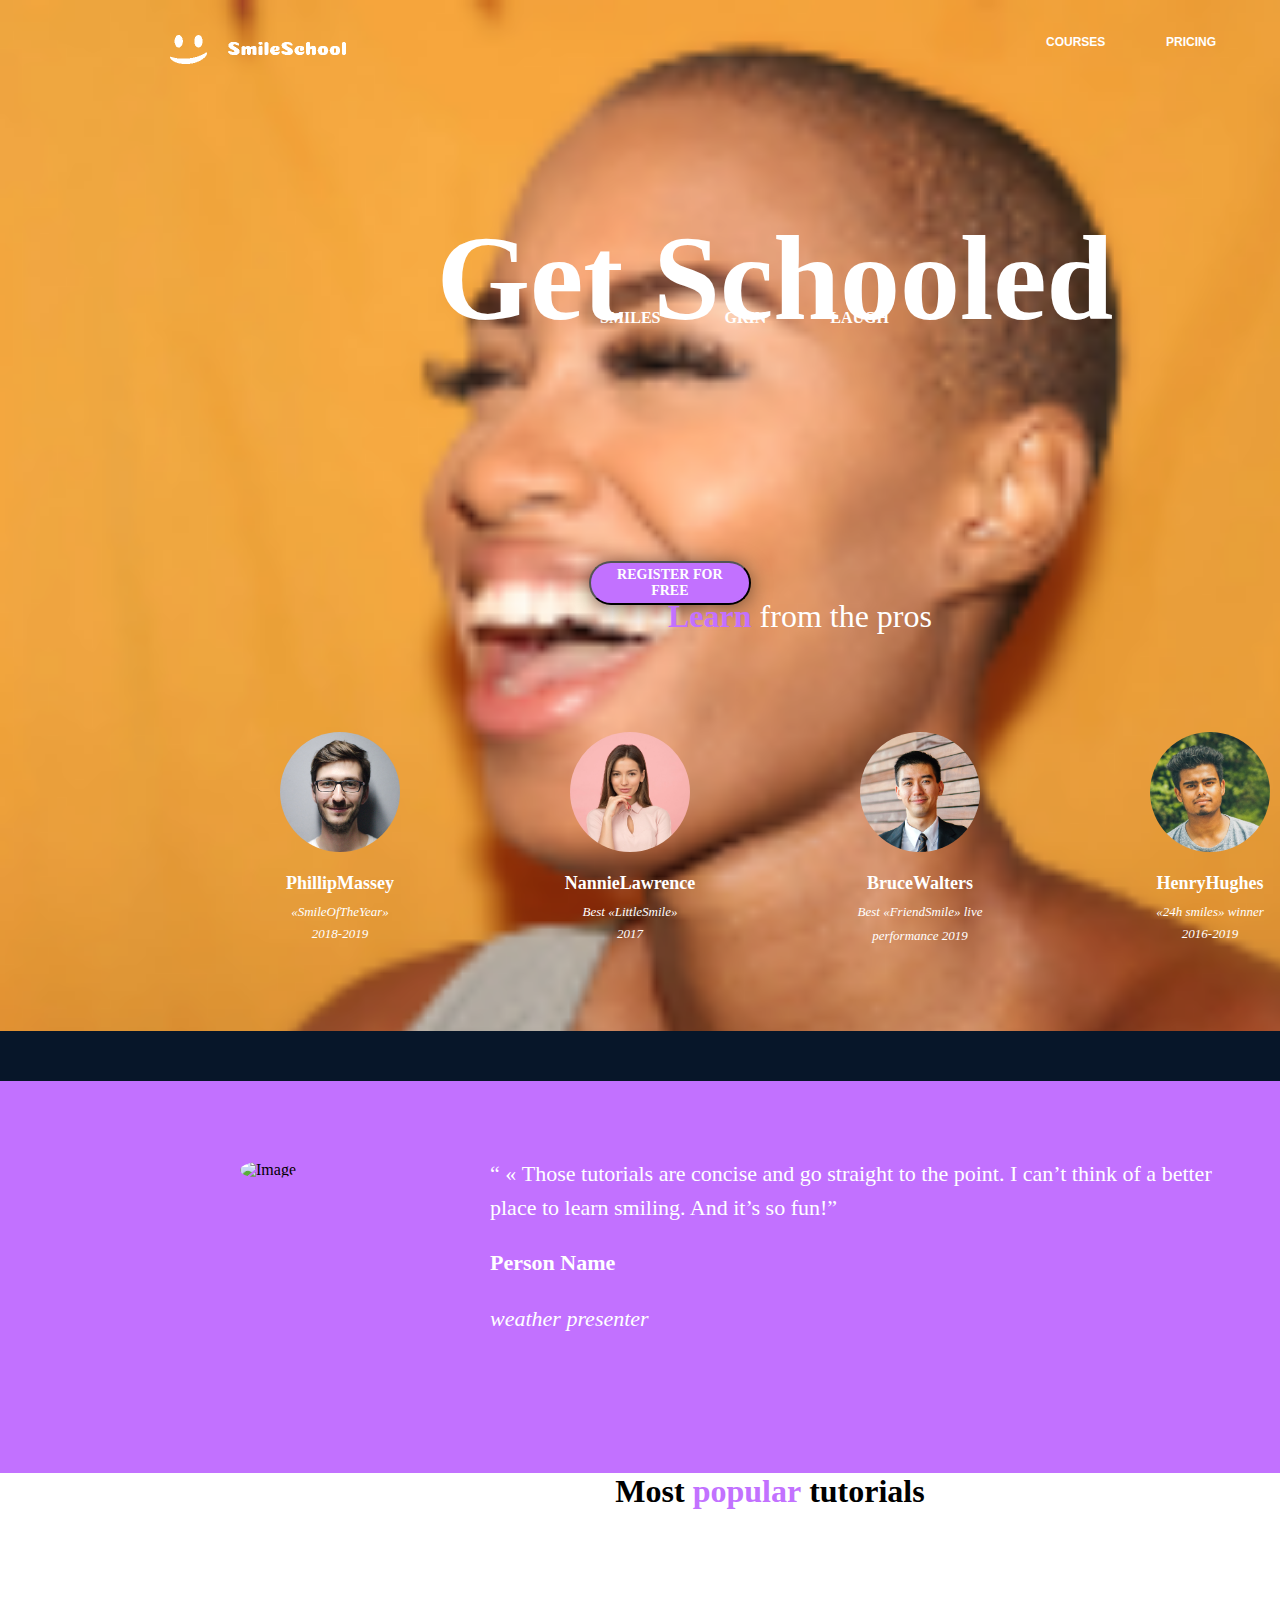
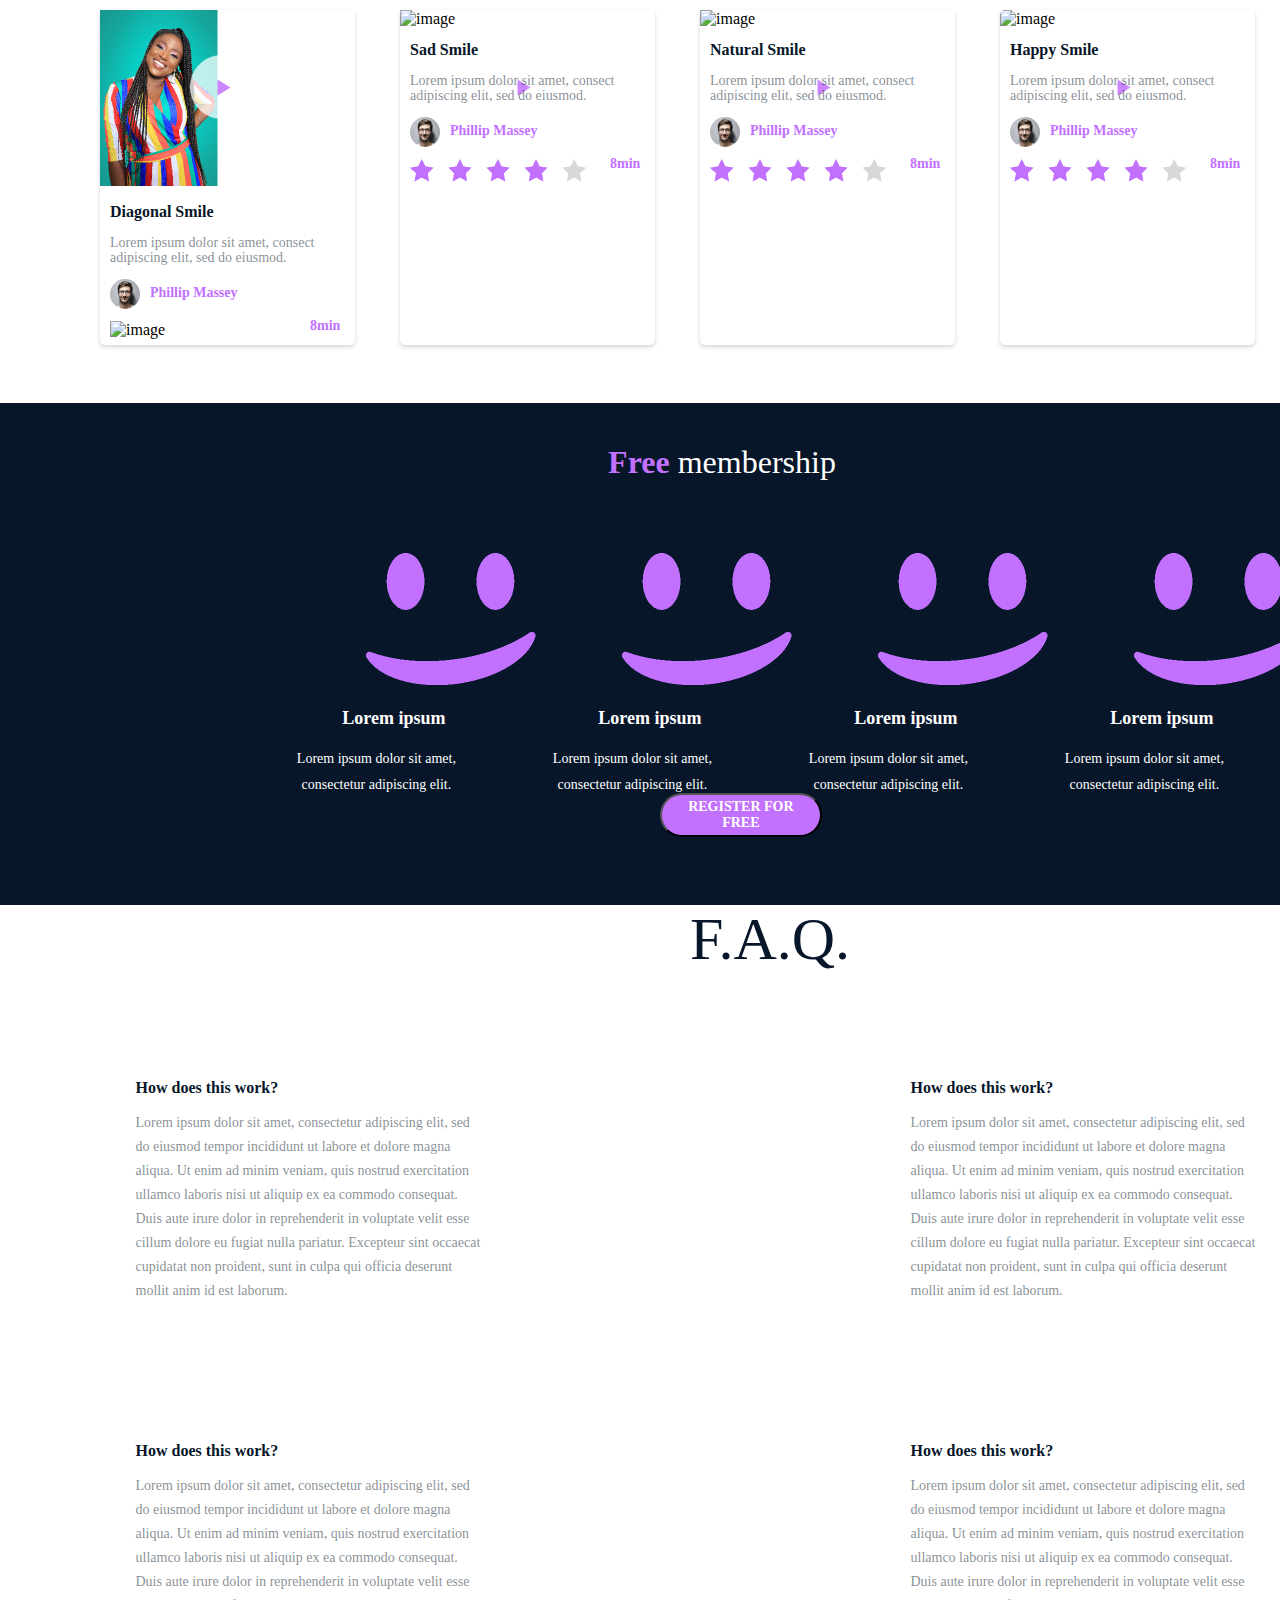
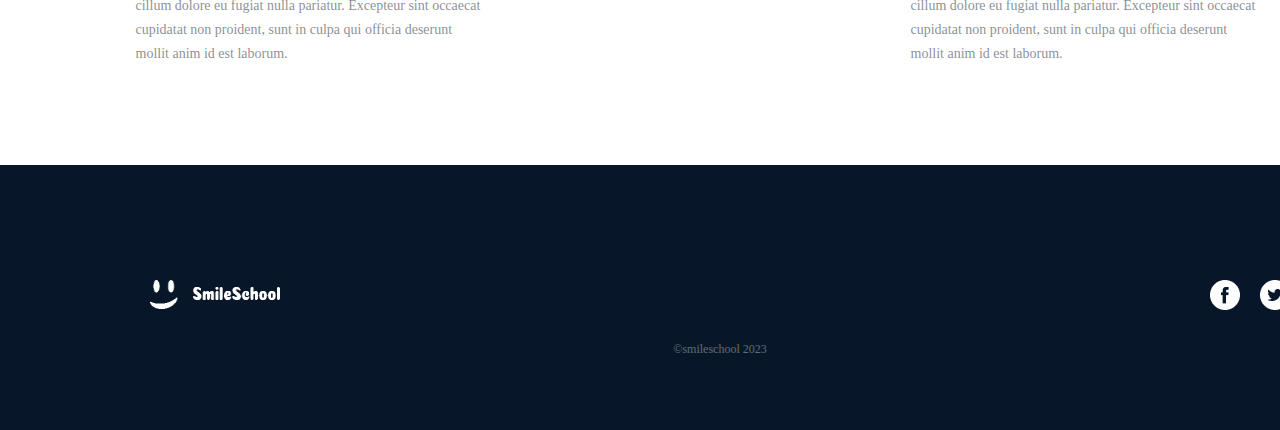
==== css_advanced/index.html @ baf8e931 "added star rating images" ====
<!DOCTYPE html>
<html lang="en">
<head>
    <meta charset="UTF-8">
    <meta name="viewport" content="width=device-width, initial-scale=1.0">
    <!-- Import styles.css file -->
    <link rel="stylesheet" type="text/css" href="styles.css">

    <title>School Page</title>
</head>
<body>
    <!-- section for background image -->
    <section class="background-section">
        <header class="header">
            <div class="menu-top">
              <div class="logo">
                <a  href="#"><img src="images/logo.png" alt="Smile School"></a>
              </div>
            </div>
            <div class="menu-top-right">
              <a href=""><div class="courses">COURSES</div></a>
              <a href=""><div class="pricing">PRICING</div></a>
              <a href=""><div class="login">LOGIN</div></a>
            </div>
          </header>
    <!--Section for the banner-->
    <section>
      <div>
        <h1 class="titles">Get Schooled</h1> 
            <p class="t1">SMILES</p>
            <p class="t1">GRIN</p>
            <p class="t1">LAUGH</p>
            <button class="button">REGISTER FOR FREE</button>
      </div>
            <div class="flex-container">
                <h2 class="head2"><span>Learn</span> from the pros</h2>
            </div>
            <div class="person-box">
                <div class="person">
                    <img src="images/photo1.png" alt="image">
                    <h3 class="name">PhillipMassey</h3>
                    <p class="bestsmile">«SmileOfTheYear»</p>
                    <p class="bestsmile">2018-2019</p>
                </div>
                <div class="person">
                    <img src="images/photo2.png" alt="image">
                    <h3 class="name">NannieLawrence</h3>
                    <p class="bestsmile">Best «LittleSmile»</p>
                    <p class="bestsmile">2017</p>
                </div>
                <div class="person">
                    <img src="images/photo3.png" alt="image">
                    <h3 class="name"> BruceWalters</h3>
                    <p class="bestsmile">
                        Best «FriendSmile» live performance 2019</p>
                </div>
                <div class="person">
                    <img src="images/photo4.png" alt="image">
                    <h3 class="name">HenryHughes</h3>
                    <p class="bestsmile">«24h smiles» winner</p>
                    <p class="bestsmile">2016-2019</p>
                </div>
            </div>
    </section>
    <!--End section for the banner-->  
    </section>

    <!--Section for the quote -->
    <section class="quote">
        <div>
            <img class="image" src="images/photo5.png" alt="Image">
        </div>
        <div>
            <!-- Another block with a quote tag, author quote, and text -->
            <blockquote class="text">
                <q class="quoText"> « Those tutorials are concise and go straight to the point. I can’t
                    think of a better place to learn smiling. And it’s so fun!</q>
                <p class="PersonName">Person Name</p>
                <p class="WeatherPresenter">weather presenter</p>
            </blockquote>
        </div>
    </section>
    
<!-- Video Items -->
<section class="video-block">
    
    <h1 class="titlep2">Most <span>popular</span> tutorials</h1>
    <div class="Part2Tutorials">
        <div class="back">
            <img src="images/preview1.png" alt="image">
            <img class="play" src="images/play.png" alt="image">
            <h2 class="DiagonalSmile">Diagonal Smile</h2>
            <p class="text3">Lorem ipsum dolor sit amet, consect adipiscing elit, sed do eiusmod.</p>
            <div>
                <img class="person1" src="images/photo1.png" alt="image">
                <h3 class="PhillipMassey">Phillip Massey</h3>
                <div>
                    <img class="rating" src="images/rating.png" alt="image">
                    <p class="Min">8min</p>
                </div>
            </div>
        </div>
        <div class="back2">
            <img src="images/preview2.png" alt="image">
            <img class="play" src="images/play.png" alt="image">
            <h2 class="DiagonalSmile">Sad Smile</h2>
            <p class="text3">Lorem ipsum dolor sit amet, consect adipiscing elit, sed do eiusmod.</p>
            <div>
                <img class="person1" src="images/photo1.png" alt="image">
                <h3 class="PhillipMassey">Phillip Massey</h3>
                <div>
                    <img class="rating" src="images/starrating.png" alt="image">
                    <p class="Min">8min</p>
                </div>
            </div>
        </div>

        <div class="back3">
            <img src="images/preview3.png" alt="image">
            <img class="play" src="images/play.png" alt="image">
            <h2 class="DiagonalSmile">Natural Smile</h2>
            <p class="text3">Lorem ipsum dolor sit amet, consect adipiscing elit, sed do eiusmod.</p>
            <div>
                <img class="person1" src="images/photo1.png" alt="image">
                <h3 class="PhillipMassey">Phillip Massey</h3>
                <div>
                    <img class="rating" src="images/starrating.png" alt="image">
                    <p class="Min">8min</p>
                </div>
            </div>
        </div>
        <div class="back4">
            <img src="images/preview4.png" alt="image">
            <img class="play" src="images/play.png" alt="image">
            <h2 class="DiagonalSmile">Happy Smile</h2>
            <p class="text3">Lorem ipsum dolor sit amet, consect adipiscing elit, sed do eiusmod. </p>
            <div>
                <img class="person1" src="images/photo1.png" alt="image">
                <h3 class="PhillipMassey">Phillip Massey</h3>
                <div>
                    <img class="rating" src="images/starrating.png" alt="image">
                    <p class="Min">8min</p>
                </div>
            </div>
        </div>
    </div>
</section>
     <!-- Video Items End -->

<!--  Membership Section -->
    

    <section class="Membership">
        <h1 class="member" style="left: 550px;"><span>Free</span> membership</h1>
                <div class="details">
                    <img class="smile" src="images/smile.png" alt="image">
                    <h2 class="head3">Lorem ipsum</h2>
                    <p class="text4">Lorem ipsum dolor sit amet, consectetur adipiscing elit.</p>
                </div>
                <div class="details">
                    <img class="smile" src="images/smile.png" alt="image">
                    <h2 class="head3">Lorem ipsum</h2>
                    <p class="text4">Lorem ipsum dolor sit amet, consectetur adipiscing elit.</p>
                </div>
                <div class="details">
                    <img class="smile" src="images/smile.png" alt="image">
                    <h2 class="head3">Lorem ipsum</h2>
                    <p class="text4">Lorem ipsum dolor sit amet, consectetur adipiscing elit.</p>
                </div>
                <div class="details">
                    <img class="smile" src="images/smile.png" alt="image">
                    <h2 class="head3">Lorem ipsum</h2>
                    <p class="text4">Lorem ipsum dolor sit amet, consectetur adipiscing elit.</p>
                </div>
                <button class="button2">REGISTER FOR FREE</button>
    </section>
   
<!-- End Membership Section  -->

<!--  FAQ Section  -->

<section class="FAQ1">
    <h1 class="Faq">F.A.Q.</h1>
            <div class="matrix">
                <div>
                    <h2 class="HowDoesThisWork">How does this work?</h2>
                    <p class="LoremIpsumDolorSi">Lorem ipsum dolor sit amet, consectetur adipiscing elit, sed do eiusmod tempor incididunt ut labore et dolore magna aliqua. Ut enim ad minim veniam, quis nostrud exercitation ullamco laboris nisi ut aliquip ex ea commodo consequat. Duis aute irure dolor in reprehenderit in voluptate velit esse cillum dolore eu fugiat nulla pariatur. Excepteur sint occaecat cupidatat non proident, sunt in culpa qui officia deserunt mollit anim id est laborum.</p>
                </div>
                <div>
                    <h2 class="HowDoesThisWork">How does this work?</h2>
                    <p class="LoremIpsumDolorSi">Lorem ipsum dolor sit amet, consectetur adipiscing elit, sed do eiusmod tempor incididunt ut labore et dolore magna aliqua. Ut enim ad minim veniam, quis nostrud exercitation ullamco laboris nisi ut aliquip ex ea commodo consequat. Duis aute irure dolor in reprehenderit in voluptate velit esse cillum dolore eu fugiat nulla pariatur. Excepteur sint occaecat cupidatat non proident, sunt in culpa qui officia deserunt mollit anim id est laborum.</p>
                </div>
                <div>
                    <h2 class="HowDoesThisWork">How does this work?</h2>
                    <p class="LoremIpsumDolorSi">Lorem ipsum dolor sit amet, consectetur adipiscing elit, sed do eiusmod tempor incididunt ut labore et dolore magna aliqua. Ut enim ad minim veniam, quis nostrud exercitation ullamco laboris nisi ut aliquip ex ea commodo consequat. Duis aute irure dolor in reprehenderit in voluptate velit esse cillum dolore eu fugiat nulla pariatur. Excepteur sint occaecat cupidatat non proident, sunt in culpa qui officia deserunt mollit anim id est laborum.</p>
                </div>
                <div>
                    <h2 class="HowDoesThisWork">How does this work?</h2>
                    <p class="LoremIpsumDolorSi">Lorem ipsum dolor sit amet, consectetur adipiscing elit, sed do eiusmod tempor incididunt ut labore et dolore magna aliqua. Ut enim ad minim veniam, quis nostrud exercitation ullamco laboris nisi ut aliquip ex ea commodo consequat. Duis aute irure dolor in reprehenderit in voluptate velit esse cillum dolore eu fugiat nulla pariatur. Excepteur sint occaecat cupidatat non proident, sunt in culpa qui officia deserunt mollit anim id est laborum.</p>
                </div>
            </div>
</section>
<!--  FAQ Section End -->
    </main>

<!--  FOOTER Section -->
<footer>
    <div class="footer">
        <img class="logos" src="images/logo.png" alt="image">
        <div class="share">
            <a href="logo">
                <img src="images/SocialMediaIcons.png" alt="facebook">
            </a>
        </div>
        <p class="smileschool">©smileschool 2023</p>
    </div>
</footer>
<!--  FOOTER Section End -->

</body>
</html>
---- css_advanced/styles.css ----
html, body {
    background-color: #071629;
    width: 1550px;
    height: 249px;
    margin: 0px;
    padding: 0;
}

.background-section {
    background-image: url('images/background.png');
    background-repeat: no-repeat;
    background-size: cover;
    background-blend-mode: normal, color;
    /* Dimensions and fill */
}

.header {
    display: flex;
    justify-content: space-between;
    align-items: center;
    padding: 35px 170px;
    box-sizing: border-box;
}

.menu-top {
    display: flex;
    justify-content: space-between;
    align-items: center;
    width: 234px;
}

.logo {
    /* Logo */
    width: 100px;
    height: 100px;
}

.menu-top-right {
    display: flex;
    justify-content: flex-end;
    align-items: center;
    margin-right: -6px;
}

.menu-top-right a {
    text-decoration: none;
}

.courses,
.pricing,
.login {
    /* Courses, Pricing, Login */
    font-family: 'Source Sans Pro', sans-serif;
    font-style: normal;
    font-weight: 700;
    font-size: 12px;
    line-height: 15px;
    color: #FFFFFF;
    text-decoration: none;
    margin-left: 20px; /* add margin-left to create space between menu items */
    width: 100px;
    height: 100px;
}


.titles {
    margin-top: 40px;
    text-align: center;
    color: white;
    font-size: 120px;
    font-family: 'Source Sans Pro';
    font-weight: 700;
    word-wrap: break-word;
    line-height: normal;
}

.t1{
    line-height: 20px;
    text-align: center;
    color: white;
    position: relative;
    display: inline;
    left: 570px;
    margin: 30px;
    top: -120px;
    font-weight: 700;
    
}

.button{
    width: 162px;
    height: 44px;
    flex-shrink: 0;
    border-radius: 22px;
    background: #C271FF;
    box-shadow: 0px 2px 20px 0px rgba(0, 0, 0, 0.50);
    /* Horizontal Positioning */
    position: absolute;
    left: 46%; /* Centers horizontally */
    transform: translateX(-50%); /* Corrects horizontal centering */
    /* Vertical Positioning */
    top: 55%; /* Centers vertically */
    transform: translateY(150%); /* Corrects vertical centering */
    color: white;
    font-size: 14px;
    font-family: 'Source Sans Pro';
    font-weight: 600;
    cursor: pointer;
}

.head2 span{
    color: #C271FF;
    font-size: 32px;
    font-family: 'Source Sans Pro';
    font-weight: 700;
}

.flex-container {
    display: flex;
    justify-content: center;
}

.head2 {
    color: white;
    font-size: 32px;
    font-family: 'Source Sans Pro';
    font-weight: 300;
    position: relative;
    justify-content: center;
    margin-top: 150px;
    margin-left: 50px;
}

.person-box {
    display: flex;
    justify-content: center;
}
  
.person {
   text-align: center;
    margin: 70px;
  }

/* Giving style to img */
.person img {
    display: block;
    max-width: 120px;
    margin: 0 auto;
    border-radius: 50%; /* Create a circular border */
}

.name {
    color: white;
    font-size: 18px;
    font-family: 'Source Sans Pro'; 
    font-weight: 900; 
    line-height: 27px;
    font-style: normal;
}

.bestsmile {
    width: 150px;
    text-align: center;
    color: white;
    font-size: 13px;
    font-family: 'Source Sans Pro';
    font-style: italic;
    font-weight: 400;
    line-height: 24px;
    word-wrap: break-word;
    margin-top: -15px;
}

/*  Quote Section */

.quote {
    position: relative;
    width: 1550px;
    height: 392px;
    left: -10px;
    background: #C271FF;
    margin-top: 50px;
}

.image {
    left: 250px; 
    top: 80px;
    position: absolute;
    border-radius: 50%; /* Create a circular border */
}


.text {
    width: 730px;
    height: 158px;
    margin-left: 500px;
    position: absolute;
    top: 60px;
}

.quoText {
    width: 730px;
    color: white;
    font-size: 22px;
    font-family: 'Source Sans Pro';
    font-weight: 400;
    line-height: 33.60px;
    word-wrap: break-word;
}

.PersonName {
    color: white;
    font-size: 22px;
    font-family: 'Source Sans Pro';
    font-weight: 700;
    line-height: 33.60px;
    word-wrap: break-word;
}

.WeatherPresenter {
    color: white;
    font-size: 22px;
    font-family: 'Source Sans Pro';
    font-style: italic;
    font-weight: 400;
    line-height: 33.60px;
    word-wrap: break-word"
}

/* Section Tutorials - Videos */

.video-block {
    width: 1540px;
    height: 600px;
    background: #FFF;
}


.Part2Tutorials {
    width: 1228px;
    height: 450px;
    position: relative;
    margin-top: 5px;
}

.titlep2 {
    text-align: center;
    margin-bottom: 100px;
    margin-top: 0px;
}

.titlep2  span{
    color: #C271FF;
    font-size: 32px;
    font-family: Source Sans Pro;
    font-weight: 700;
    word-wrap: break-word;
}

.back {
    width: 255px;
    height: 335px;
    top: 0px;
    left: 100px;
    position: absolute;
    background: white;
    box-shadow: 0px 2px 4px rgba(7, 22, 41, 0.18);
    border-radius: 5px;
}

.back2 {
    width: 255px;
    height: 335px;
    left: 400px;
    top: 0px;
    position: absolute;
    background: white;
    box-shadow: 0px 2px 4px rgba(7, 22, 41, 0.18);
    border-radius: 5px;
}

.back3 {
    width: 255px;
    height: 335px;
    left: 700px;
    top: 0px;
    position: absolute;
    background: white;
    box-shadow: 0px 2px 4px rgba(7, 22, 41, 0.18);
    border-radius: 5px;
}

.back4 {
    width: 255px;
    height: 335px;
    left: 1000px;
    overflow-x: hidden;
    top: 0px;
    position: absolute;
    background: white;
    box-shadow: 0px 2px 4px rgba(7, 22, 41, 0.18);
    border-radius: 5px;
}

.PhillipMassey {
    color: #C271FF;
    font-size: 14px;
    font-family: 'Source Sans Pro';
    font-weight: 600;
    line-height: 28px;
    word-wrap: break-word;
    margin-left: 50px;
}

.person1 {
    width: 30px;
    height: 30px;
    left: 10px;
    position: absolute;
    border-radius: 50%; /* Create a circular border */
}

.text3 {
    width: 242px;
    color: rgba(7, 22, 41, 0.50);
    font-size: 14px;
    font-family: 'Source Sans Pro'; 
    font-weight: 400;
    line-height: 15px;
    word-wrap: break-word;
    position: relative;
    left: 10px;
}

.DiagonalSmile {
    color: #071629;
    font-size: 16px;
    font-family: 'Source Sans Pro';
    font-weight: 700;
    position: relative;
    left: 10px;
    word-wrap: break-word;
}

.Min {
    position: relative;
    left: 210px;
    color: #C271FF;
    font-size: 14px;
    font-family: 'Source Sans Pro';
    font-weight: 600;
    line-height: 10px;
    word-wrap: break-word;
}

.rating {
    left: 10px;
    position: absolute;
}

.play {
    width: 64px;
    height: 64px;
    left: 90px;
    top: 45px;
    position: absolute;
    opacity: 0.86;
}

/* Section Membership */

.Membership {
    width: 1550px;
    height: 502px;
    background: #071629;
    display: flex;
    justify-content: center;
    position: relative;
    left: -10px;
    margin-top: -70px;
}

.member {
    text-align: center;
    color: white;
    font-size: 32px;
    font-family: 'Source Sans Pro';
    font-weight: 300;
    word-wrap: break-word;
    position: relative;
    bottom: -20px;
}   

.member span {
    color: #C271FF;
    font-size: 32px;
    font-family: 'Source Sans Pro';
    font-weight: 700;
    word-wrap: break-word;
}

.details {
    position: relative;
    top: 150px;
    right: 20px;
}

.text4 {
    width: 221px;
    text-align: center; 
    color: white; 
    font-size: 14px; 
    font-family: 'Source Sans Pro'; 
    font-weight: 400; 
    line-height: 26px; 
    word-wrap: break-word;
}

.head3 {
    width: 256px; 
    text-align: center; 
    color: white; 
    font-size: 18px; 
    font-family: 'Source Sans Pro'; 
    font-weight: 600; 
    line-height: 26px;
     word-wrap: break-word;
}

.smile {
    position: relative;
    left: 100px;
}

.button2 {
    width: 162px;
    height: 44px; 
    left: 0px; 
    top: 0px; 
    position: absolute; 
    background: #C271FF; 
    border-radius: 22px;
    position: relative;
    top: 390px;
    left: -650px;
    color: white;
    font-size: 14px;
    font-family: 'Source Sans Pro';
    font-weight: 600;
    cursor: pointer;
}

/* FAQ Section */ 


.FAQ1 {
    width: 1540px;
    height: 900px;
    background: #FFF;
    margin-top: -55px;
    padding-top: 15px;
    margin-bottom: 5px;
}

.Faq {
    text-align: center;
    color: #071629;
    font-size: 60px;
    font-family: 'Source Sans Pro';
    font-weight: 300;
    word-wrap: break-word;

}

.matrix {
    display: flex;
    flex-wrap: wrap;
    justify-content: space-around;;
    align-items: center;
    gap: 10px; /* Adjust the gap as needed */
    text-align: center;
}

.matrix > div {
    flex: 0 1 calc(40% - 20px); /* 2 columns with a gap of 20px */
    max-width: calc(40% - 20px);
    border: 1px solid #FFFFFF; /* Add borders if desired, change color */
    padding: 50px; /* Add padding as desired */
    box-sizing: border-box;
}

.HowDoesThisWork {
    color: #071629;
    font-size: 16px;
    font-family: 'Source Sans Pro';
    font-weight: 700;
    word-wrap: break-word;
    text-align: left;    
}

.LoremIpsumDolorSi {
    width: 350px;
    color: rgba(7, 22, 41, 0.50);
    font-size: 14px; 
    font-family: 'Source Sans Pro';
    font-weight: 400;
    line-height: 24px;
    text-align: left;
}

/* Footer Section */

.footer {
    width: 1440px;
    margin-top: 60px;
    height: 200px; 
    flex-shrink: 0;
    position: absolute; 
    background: #071629;
}

.logos {
    color: #FFFFFF;
    width: 130px;
    height: 30px;
    position: absolute;
    top: 50px; /* Adjust this value to move it up or down vertically */
    left: 150px; /* Adjust this value to move it to the left or right */
}

.share {
    display: flex;
    width: 30px;
    height: 30px;
    position: absolute;
    top: 50px; /* Adjust this value to move it up or down vertically */
    right: 200px; /* Adjust this value to move it to the left or right */
}


.smileschool {
    opacity: 0.35;
    color: white;
    font-size: 12px;
    font-family: 'Source Sans Pro';
    font-weight: 400;
    word-wrap: break-word;
    text-align: center;
    position: relative;
    top: 100px;
}
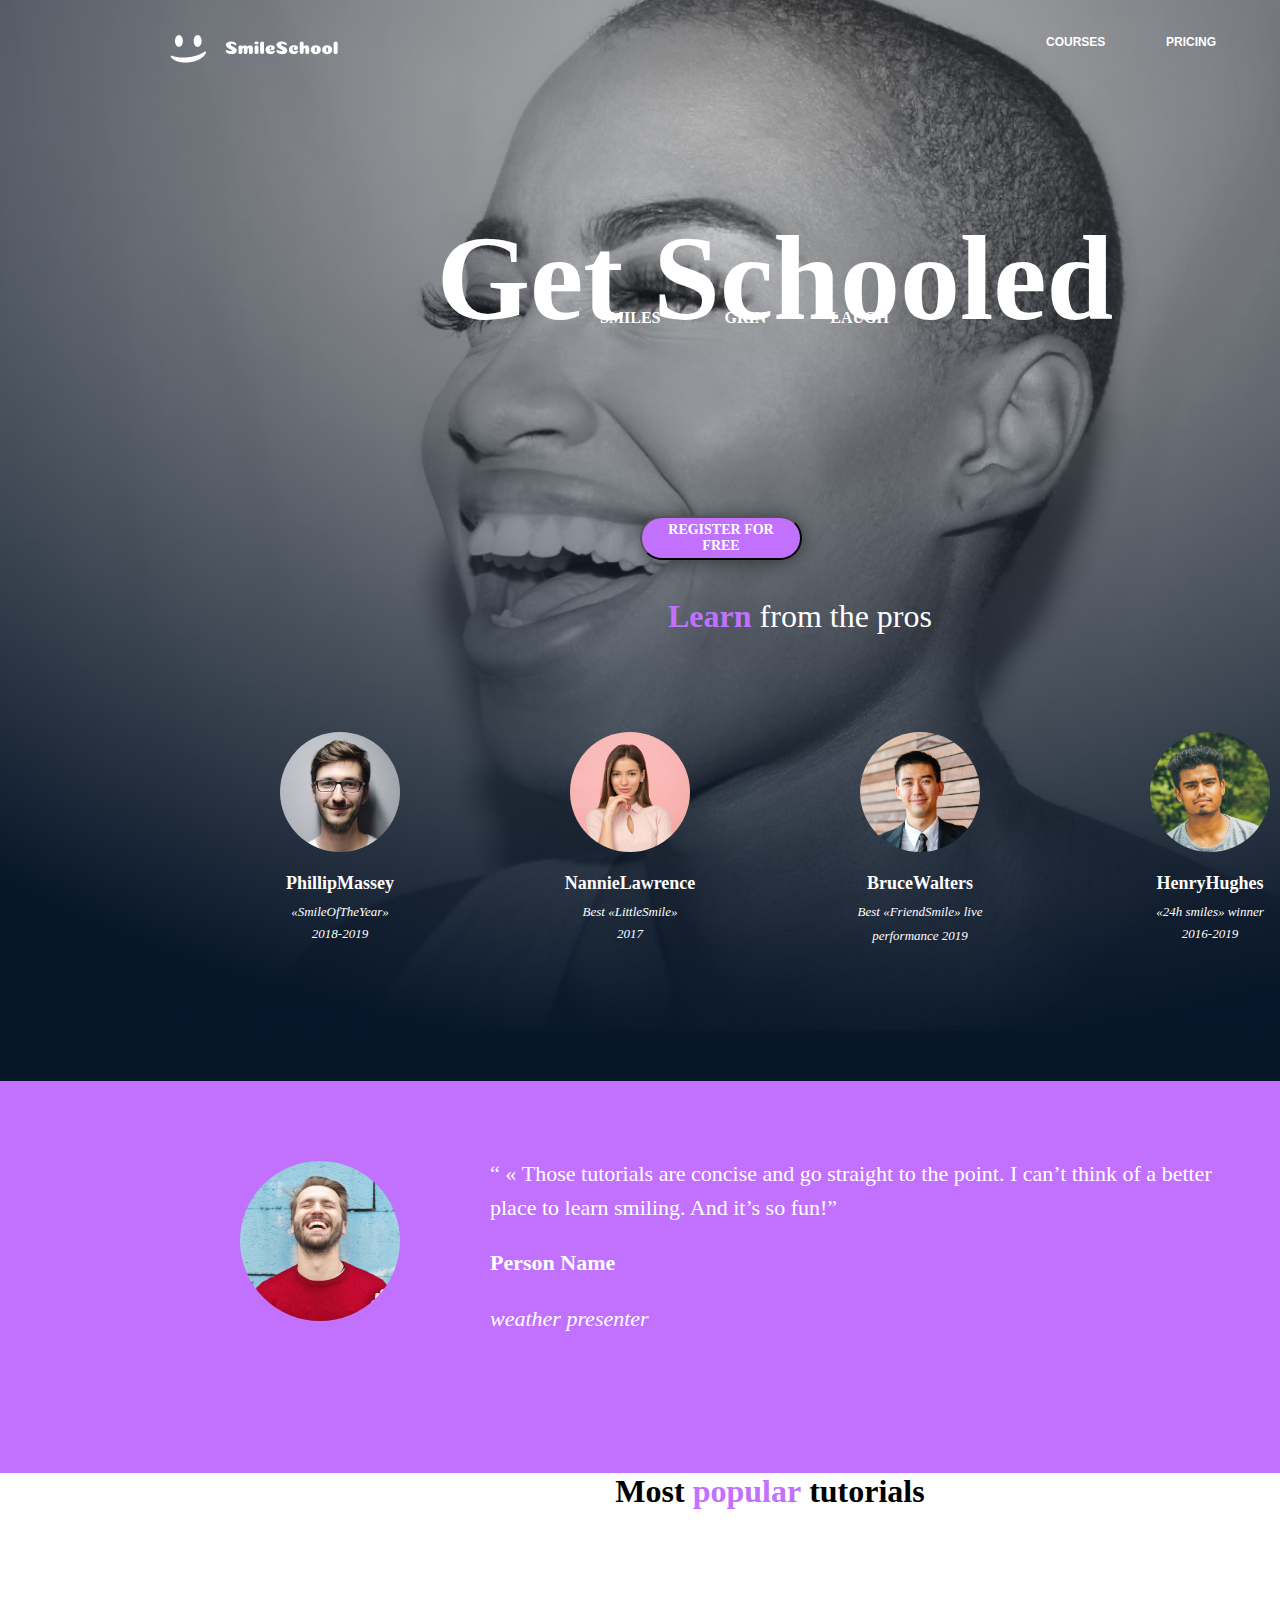
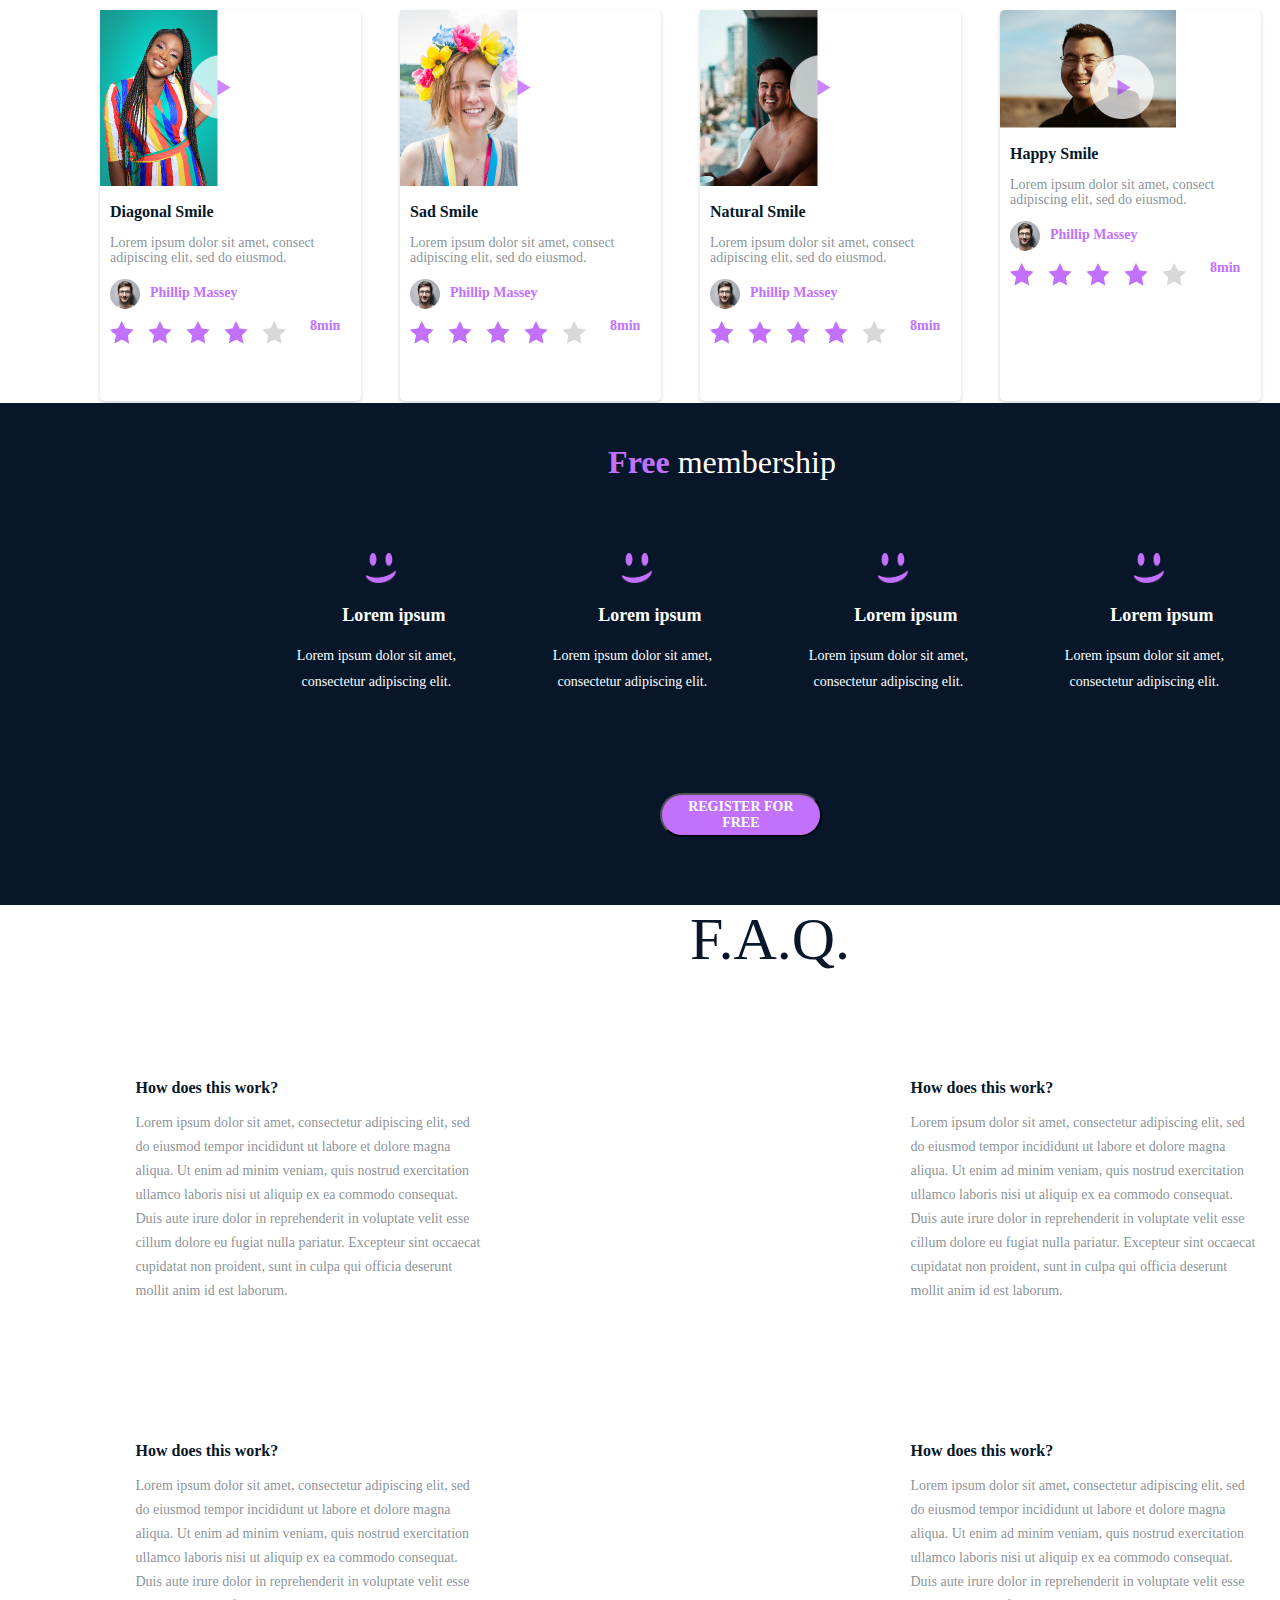
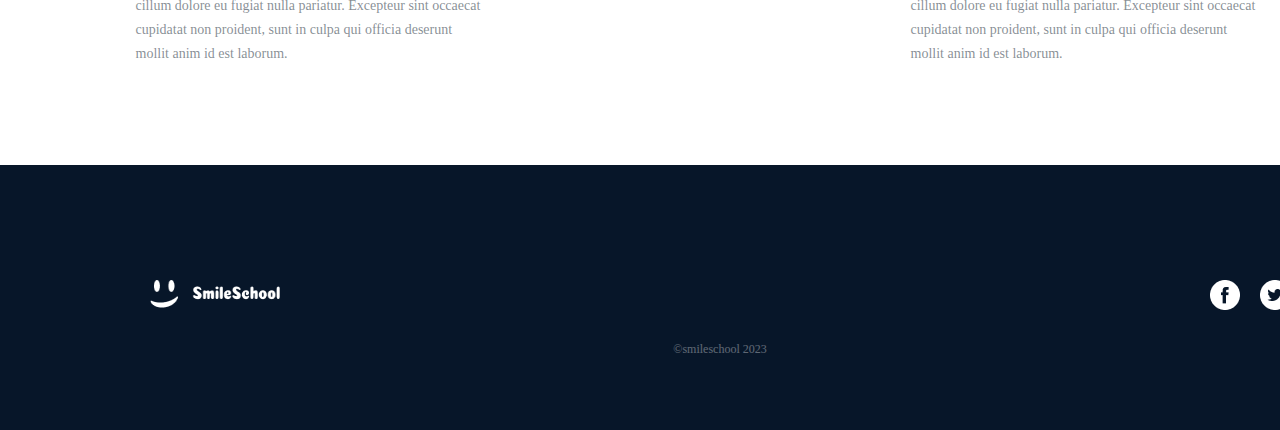
==== commit d72f45b7: "added image" ====
--- a/css_advanced/index.html
+++ b/css_advanced/index.html
@@ -95,7 +95,7 @@
                 <img class="person1" src="images/photo1.png" alt="image">
                 <h3 class="PhillipMassey">Phillip Massey</h3>
                 <div>
-                    <img class="rating" src="images/rating.png" alt="image">
+                    <img class="rating" src="images/starrating.png" alt="image">
                     <p class="Min">8min</p>
                 </div>
             </div>
--- a/css_advanced/styles.css
+++ b/css_advanced/styles.css
@@ -91,16 +91,15 @@
 .button{
     width: 162px;
     height: 44px;
-    flex-shrink: 0;
     border-radius: 22px;
     background: #C271FF;
     box-shadow: 0px 2px 20px 0px rgba(0, 0, 0, 0.50);
     /* Horizontal Positioning */
     position: absolute;
-    left: 46%; /* Centers horizontally */
+    left: 50%; /* Centers horizontally */
     transform: translateX(-50%); /* Corrects horizontal centering */
     /* Vertical Positioning */
-    top: 55%; /* Centers vertically */
+    top: 50%; /* Centers vertically */
     transform: translateY(150%); /* Corrects vertical centering */
     color: white;
     font-size: 14px;
@@ -259,8 +258,8 @@
 }
 
 .back {
-    width: 255px;
-    height: 335px;
+    width: 261px;
+    height: 391px;
     top: 0px;
     left: 100px;
     position: absolute;
@@ -270,8 +269,8 @@
 }
 
 .back2 {
-    width: 255px;
-    height: 335px;
+    width: 261px;
+    height: 391px;
     left: 400px;
     top: 0px;
     position: absolute;
@@ -281,8 +280,8 @@
 }
 
 .back3 {
-    width: 255px;
-    height: 335px;
+    width: 261px;
+    height: 391px;
     left: 700px;
     top: 0px;
     position: absolute;
@@ -292,8 +291,8 @@
 }
 
 .back4 {
-    width: 255px;
-    height: 335px;
+    width: 261px;
+    height: 391px;
     left: 1000px;
     overflow-x: hidden;
     top: 0px;
@@ -431,6 +430,8 @@
 .smile {
     position: relative;
     left: 100px;
+    width: 30px;
+    height: 30px;
 }
 
 .button2 {
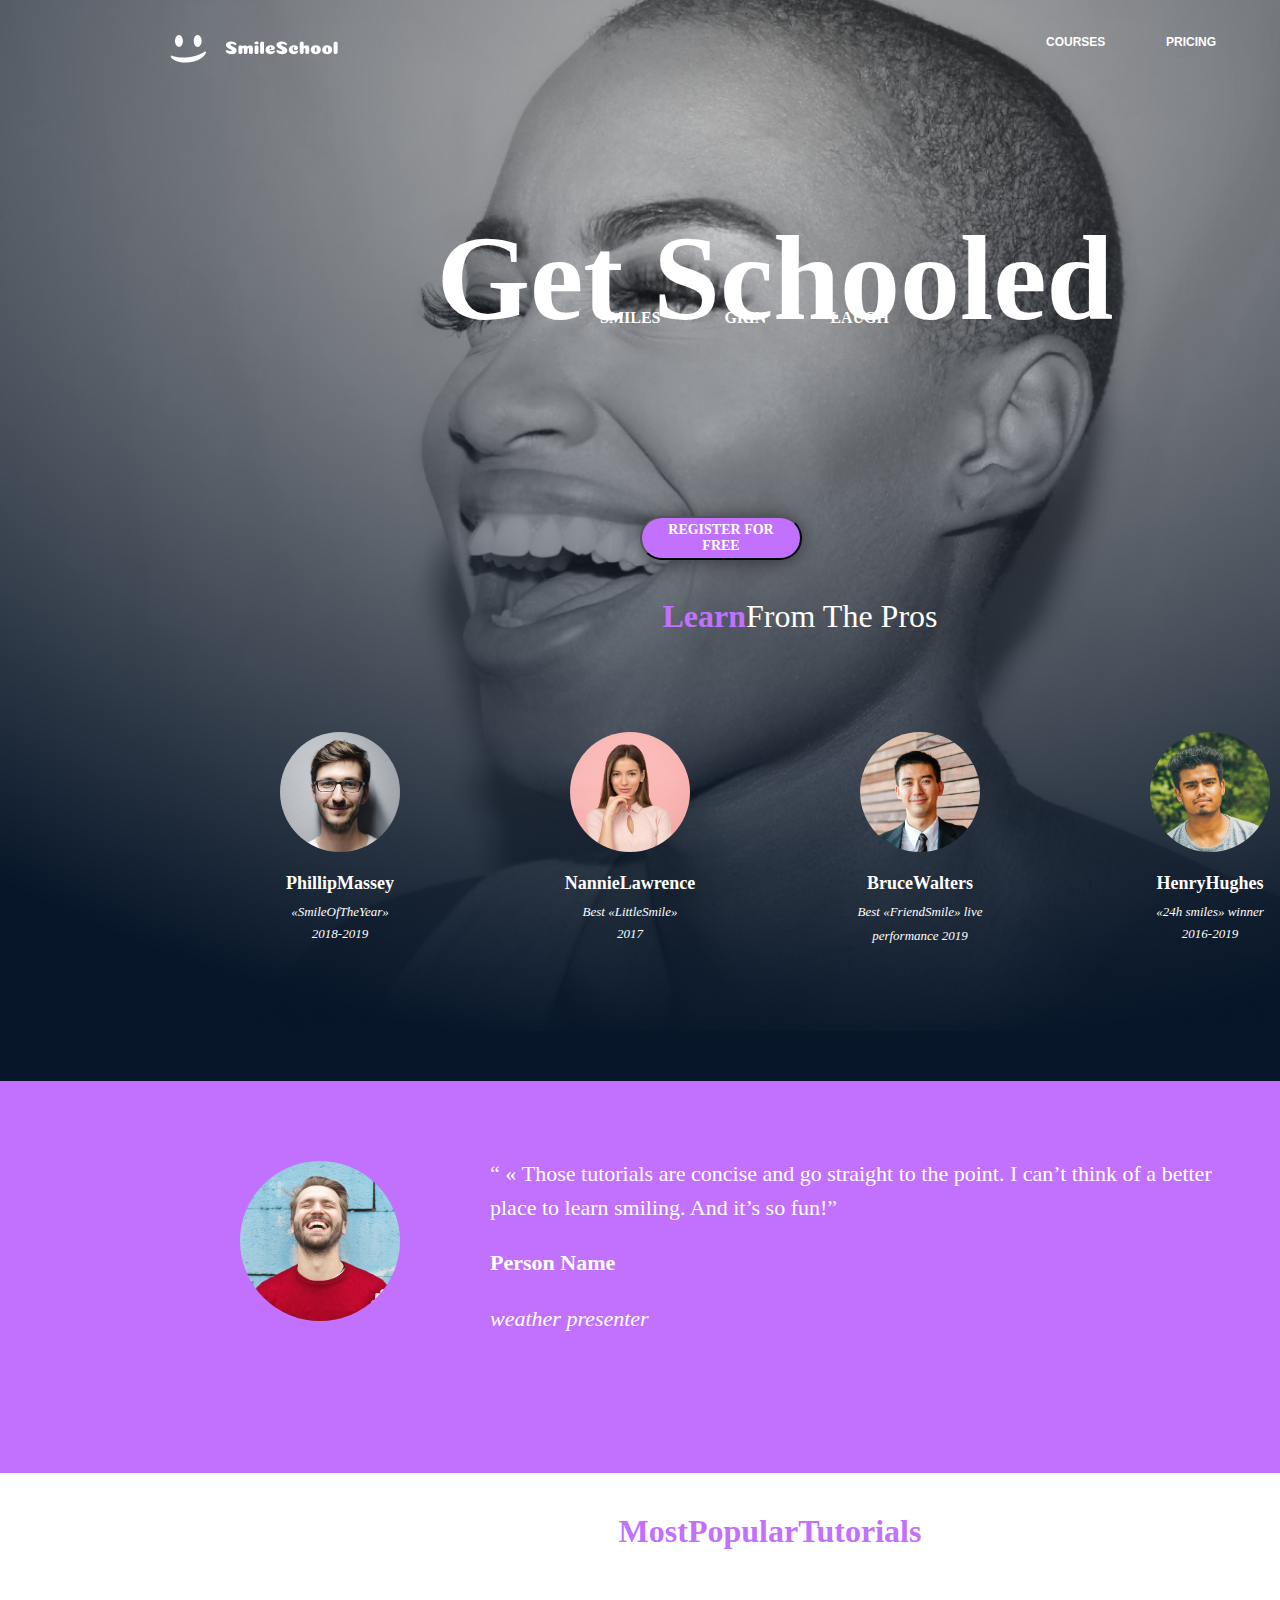
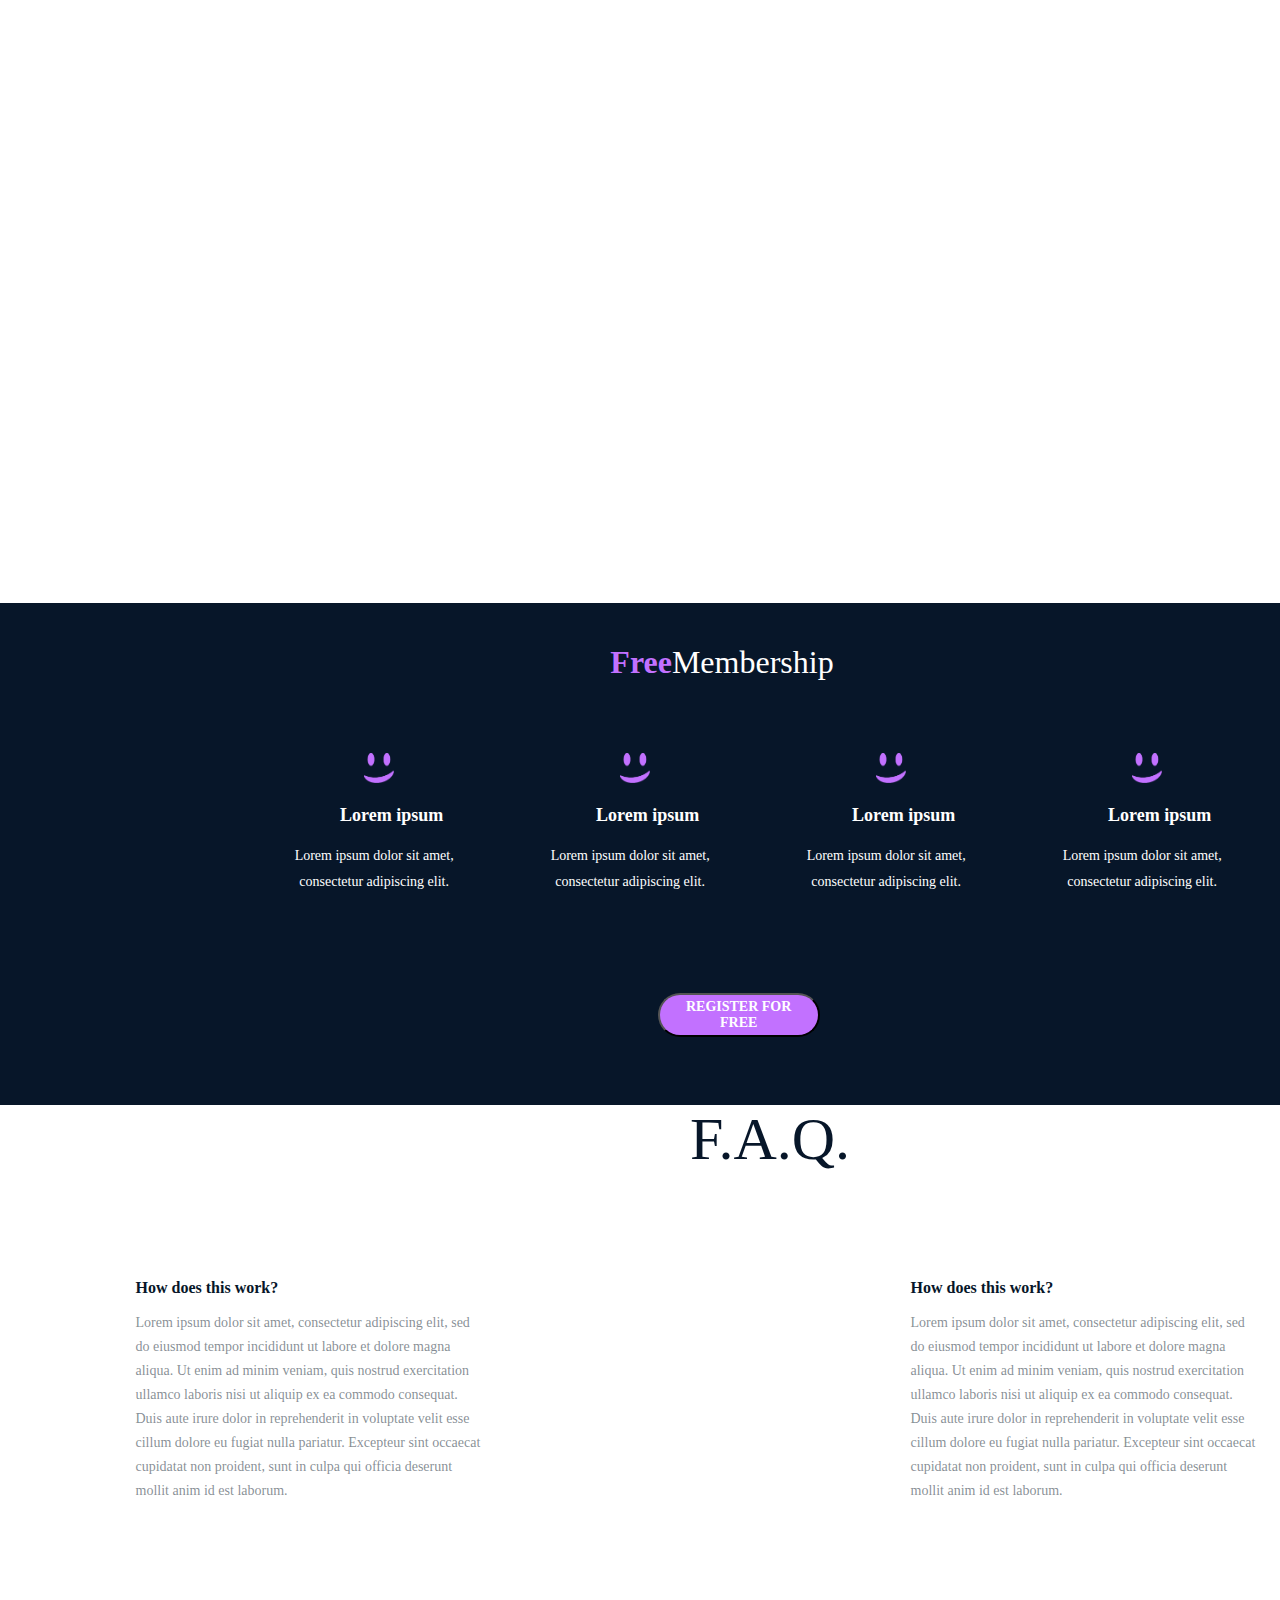
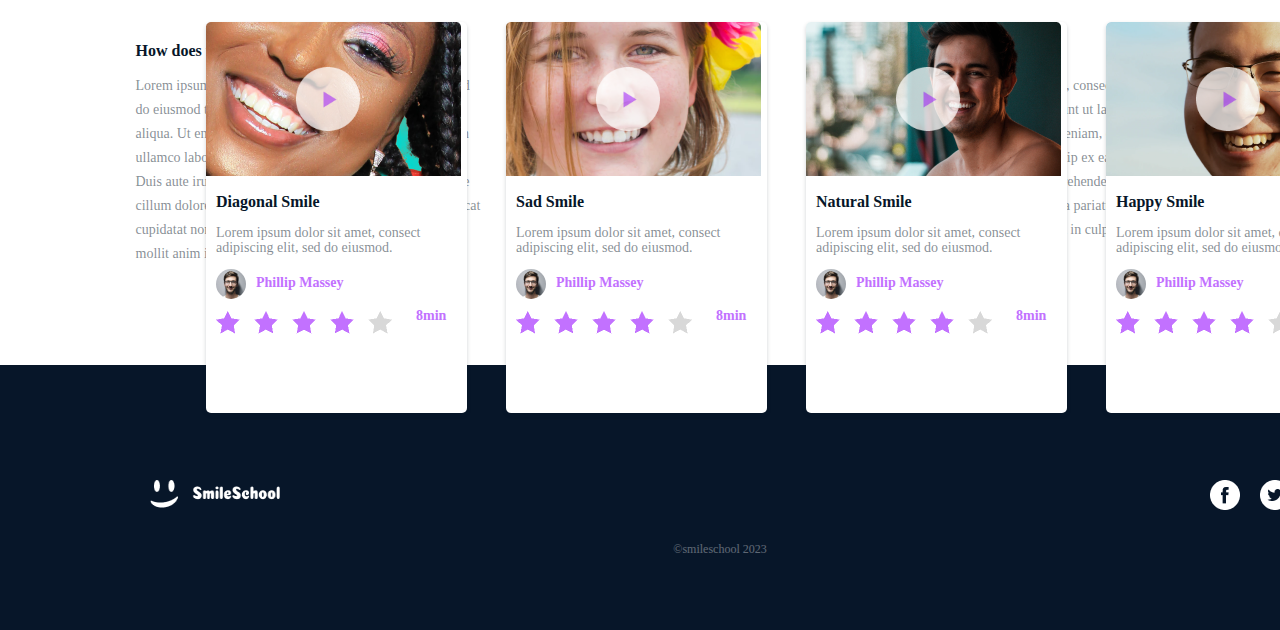
==== commit b4b70197: "fixed some grammer mistakes" ====
--- a/css_advanced/index.html
+++ b/css_advanced/index.html
@@ -33,7 +33,7 @@
             <button class="button">REGISTER FOR FREE</button>
       </div>
             <div class="flex-container">
-                <h2 class="head2"><span>Learn</span> from the pros</h2>
+                <h2 class="head2"><span>Learn</span>From The Pros</h2>
             </div>
             <div class="person-box">
                 <div class="person">
@@ -84,7 +84,7 @@
 <!-- Video Items -->
 <section class="video-block">
     
-    <h1 class="titlep2">Most <span>popular</span> tutorials</h1>
+    <h1 class="titlep2">Most<span>Popular</span>Tutorials</h1>
     <div class="Part2Tutorials">
         <div class="back">
             <img src="images/preview1.png" alt="image">
@@ -151,7 +151,7 @@
     
 
     <section class="Membership">
-        <h1 class="member" style="left: 550px;"><span>Free</span> membership</h1>
+        <h1 class="member" style="left: 550px;"><span>Free</span>Membership</h1>
                 <div class="details">
                     <img class="smile" src="images/smile.png" alt="image">
                     <h2 class="head3">Lorem ipsum</h2>
--- a/css_advanced/styles.css
+++ b/css_advanced/styles.css
@@ -231,7 +231,7 @@
 
 .video-block {
     width: 1540px;
-    height: 600px;
+    height: 800px;
     background: #FFF;
 }
 
@@ -239,6 +239,8 @@
 .Part2Tutorials {
     width: 1228px;
     height: 450px;
+    top: 1572px;
+    left: 106px;
     position: relative;
     margin-top: 5px;
 }
@@ -249,12 +251,13 @@
     margin-top: 0px;
 }
 
-.titlep2  span{
+.titlep2 {
     color: #C271FF;
     font-size: 32px;
     font-family: Source Sans Pro;
     font-weight: 700;
     word-wrap: break-word;
+    padding-top: 40px;
 }
 
 .back {
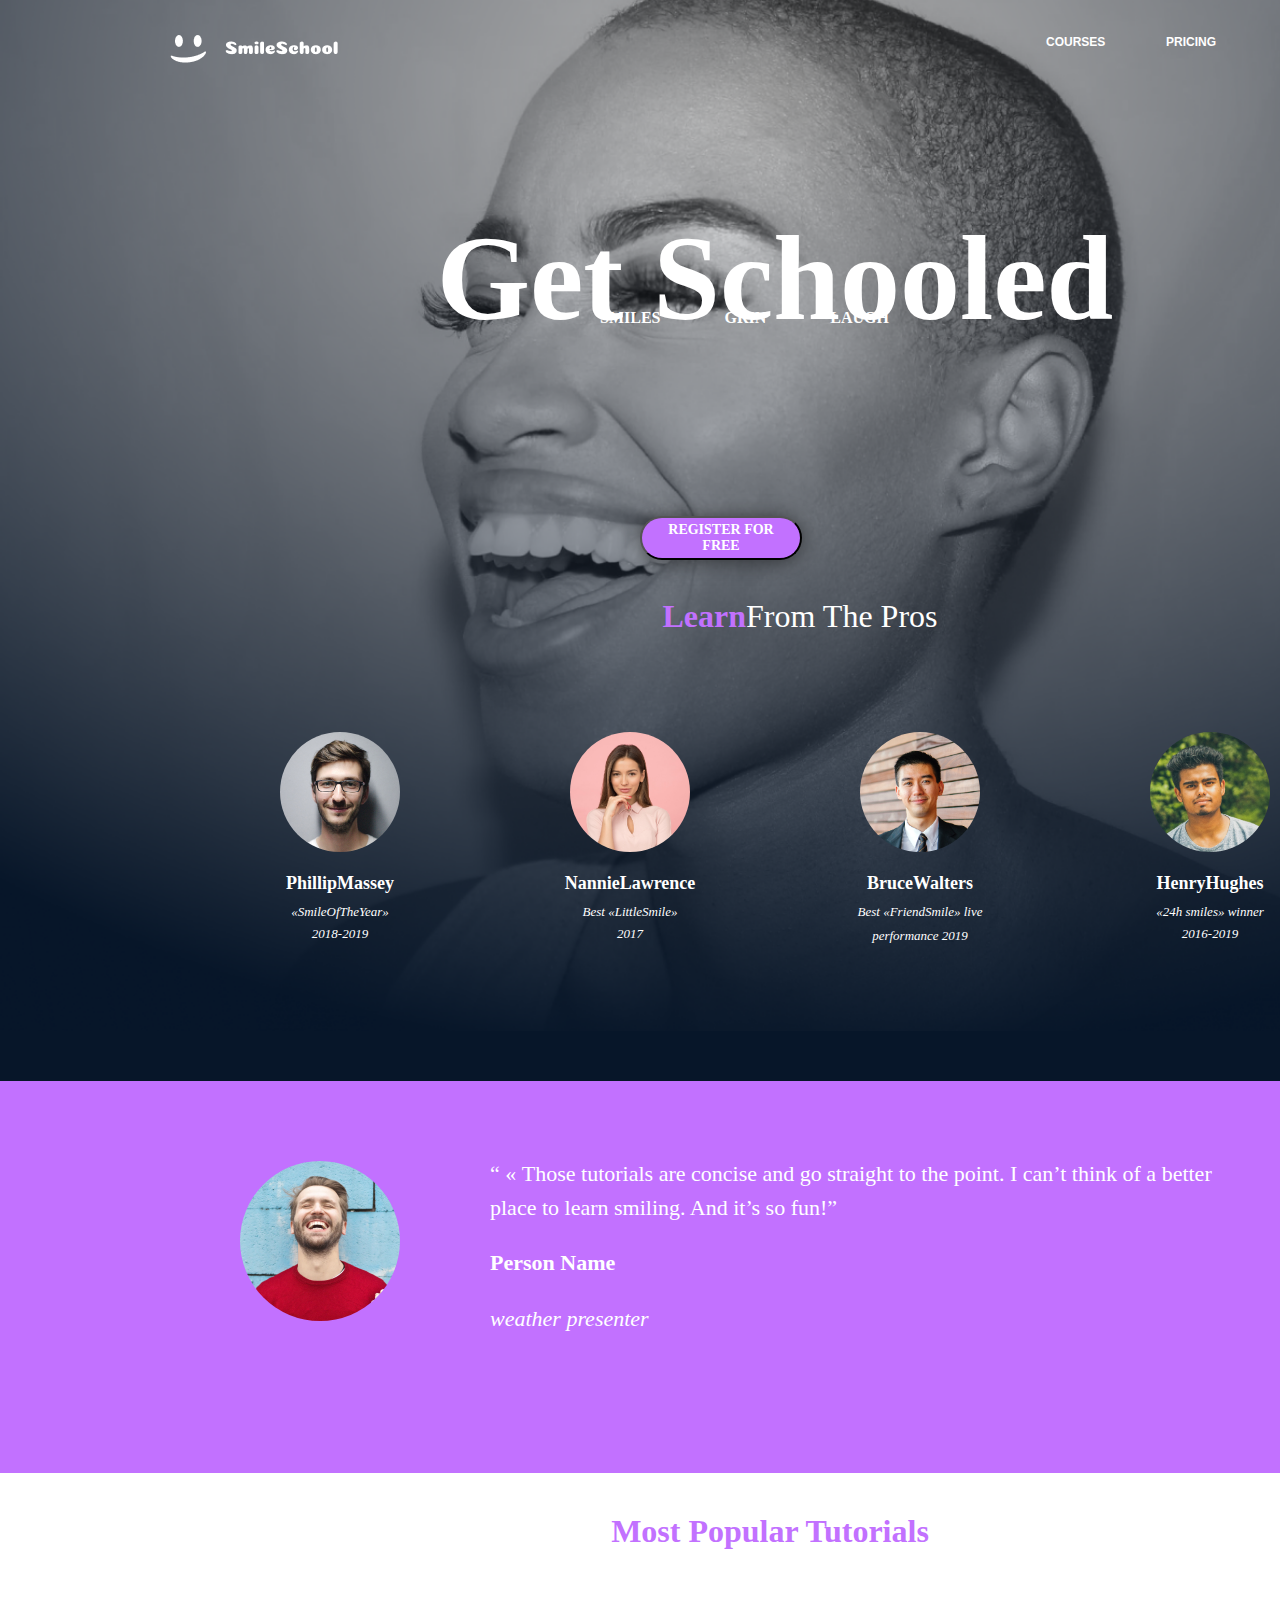
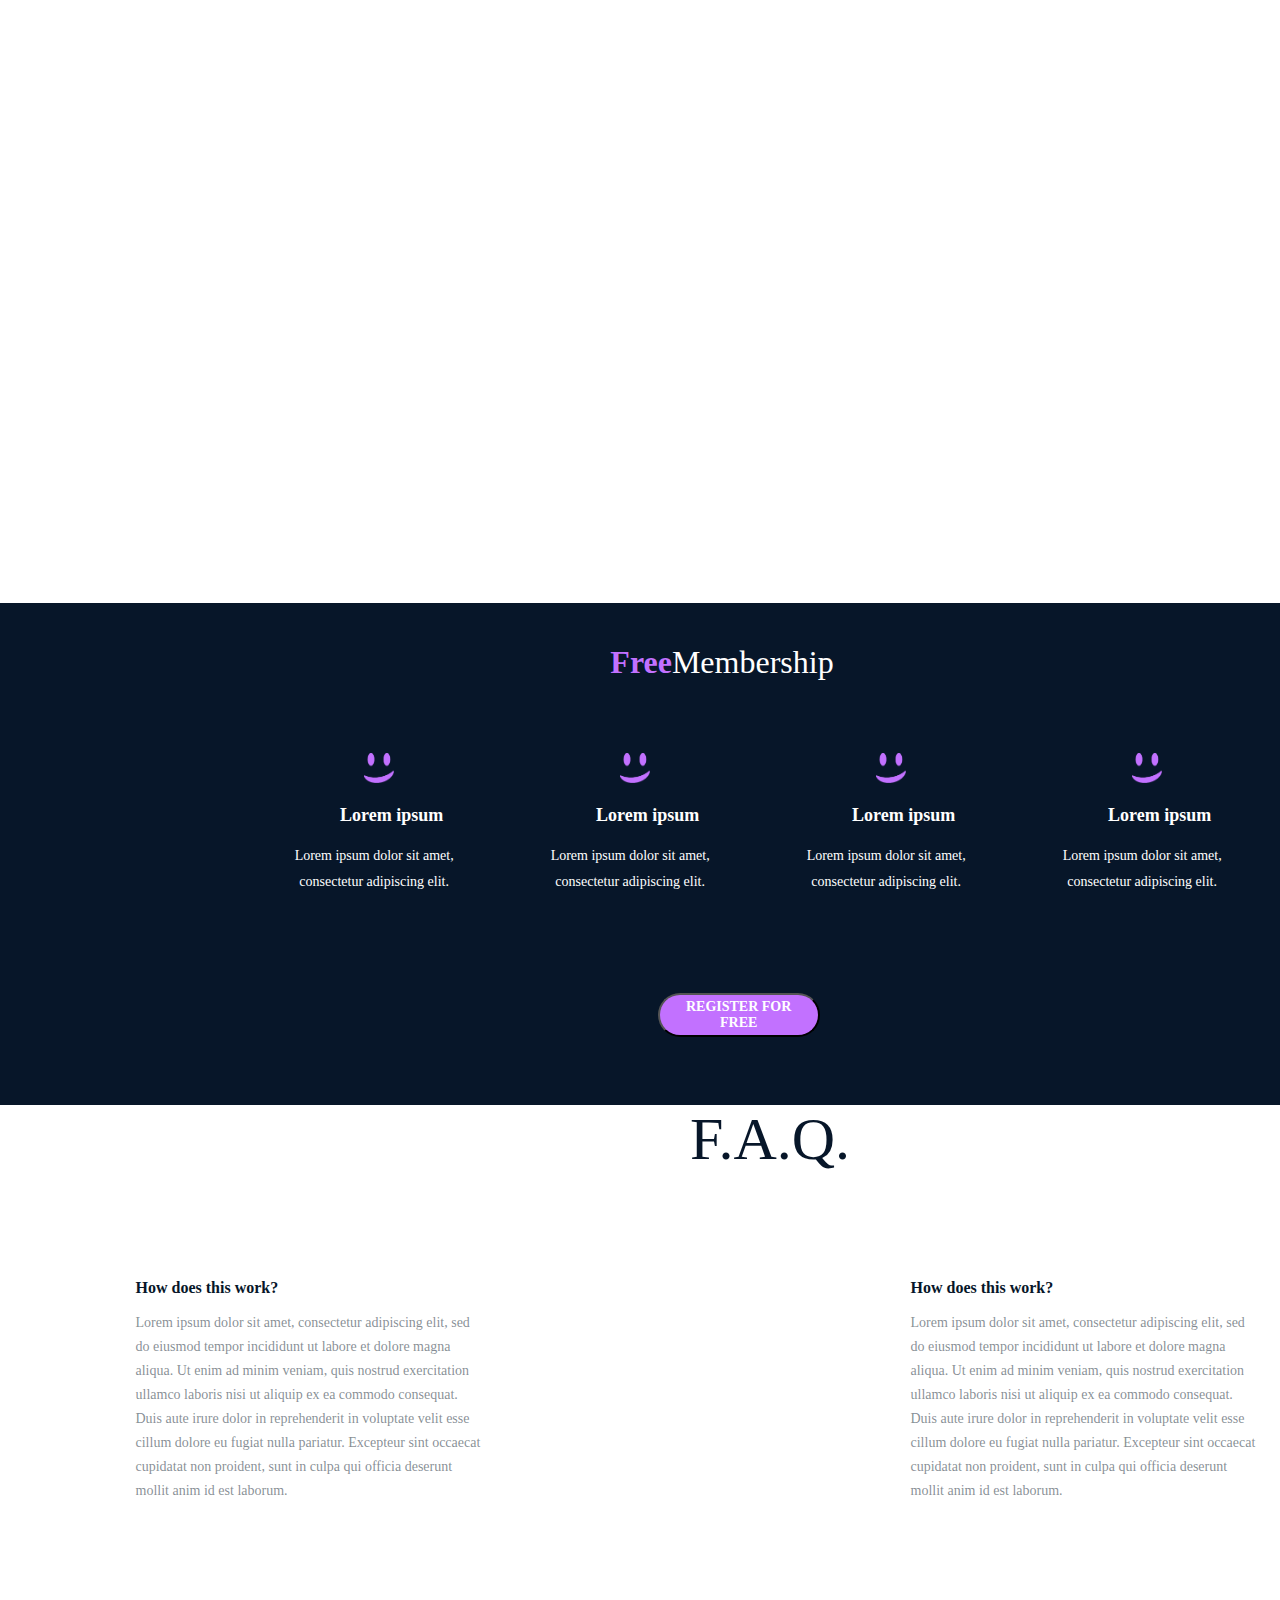
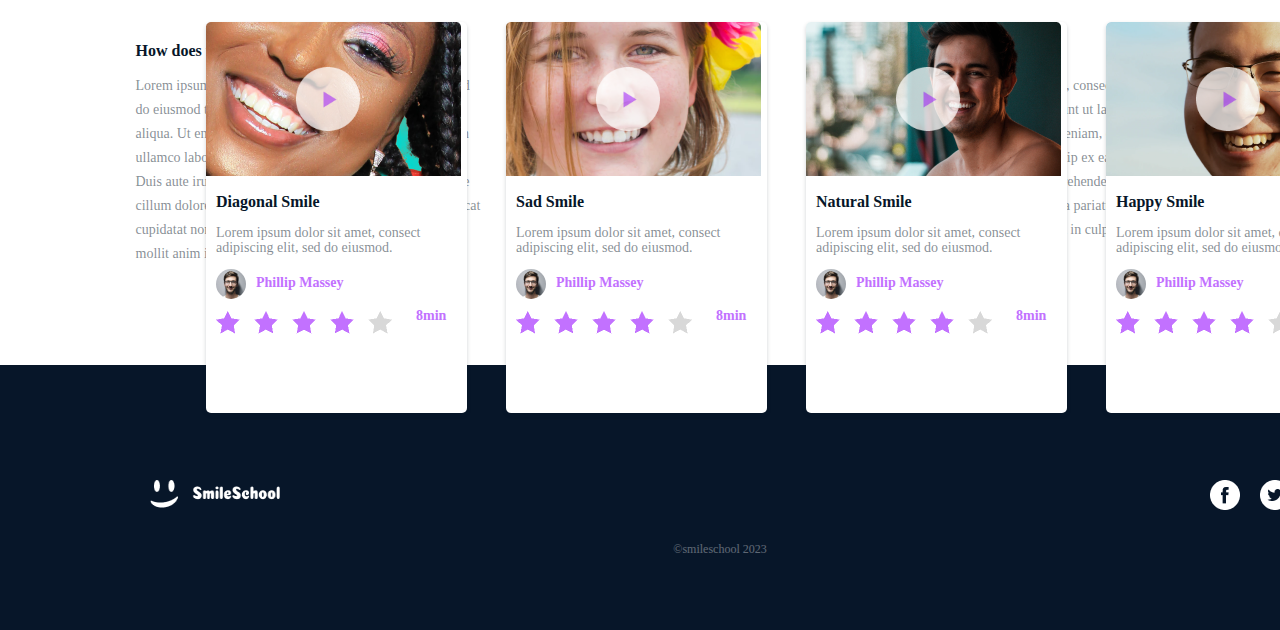
==== commit b5ebd928: "fixed spacing" ====
--- a/css_advanced/index.html
+++ b/css_advanced/index.html
@@ -84,7 +84,7 @@
 <!-- Video Items -->
 <section class="video-block">
     
-    <h1 class="titlep2">Most<span>Popular</span>Tutorials</h1>
+    <h1 class="titlep2"> Most<span> Popular</span> Tutorials</h1>
     <div class="Part2Tutorials">
         <div class="back">
             <img src="images/preview1.png" alt="image">
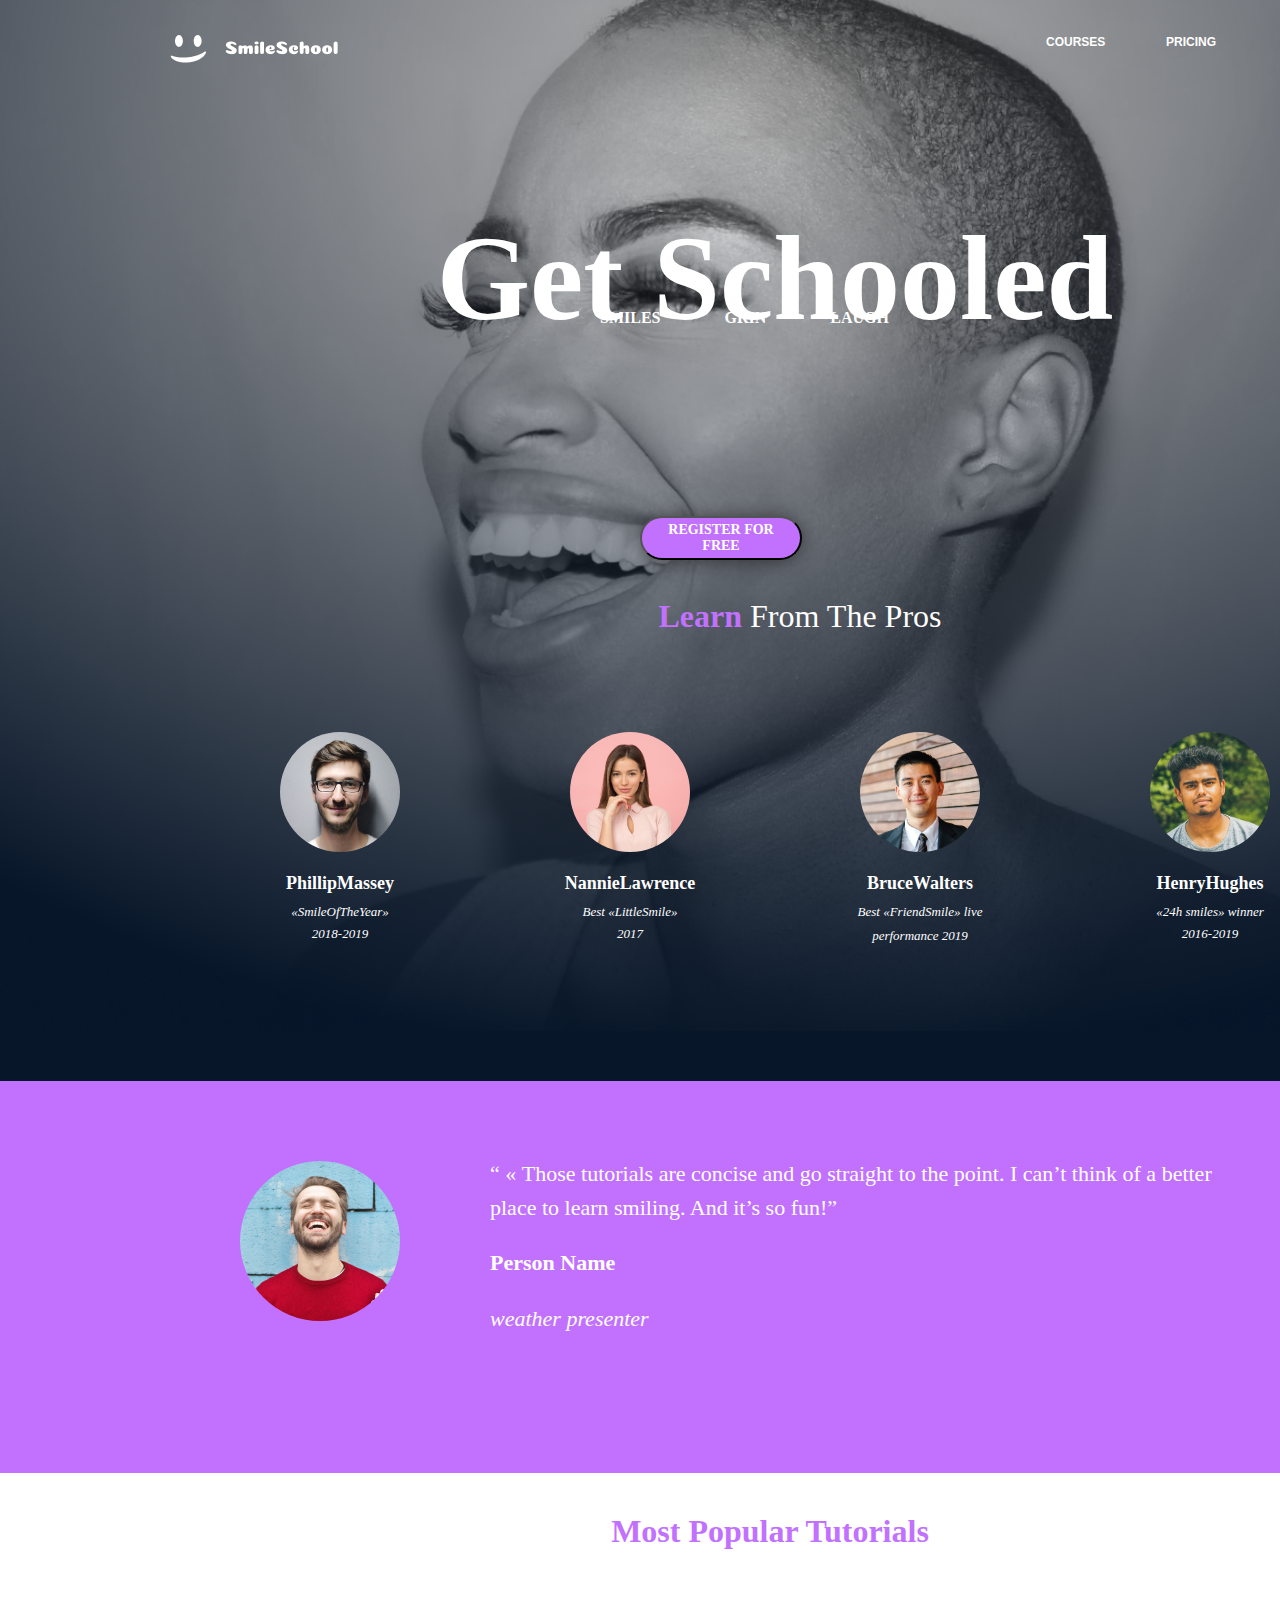
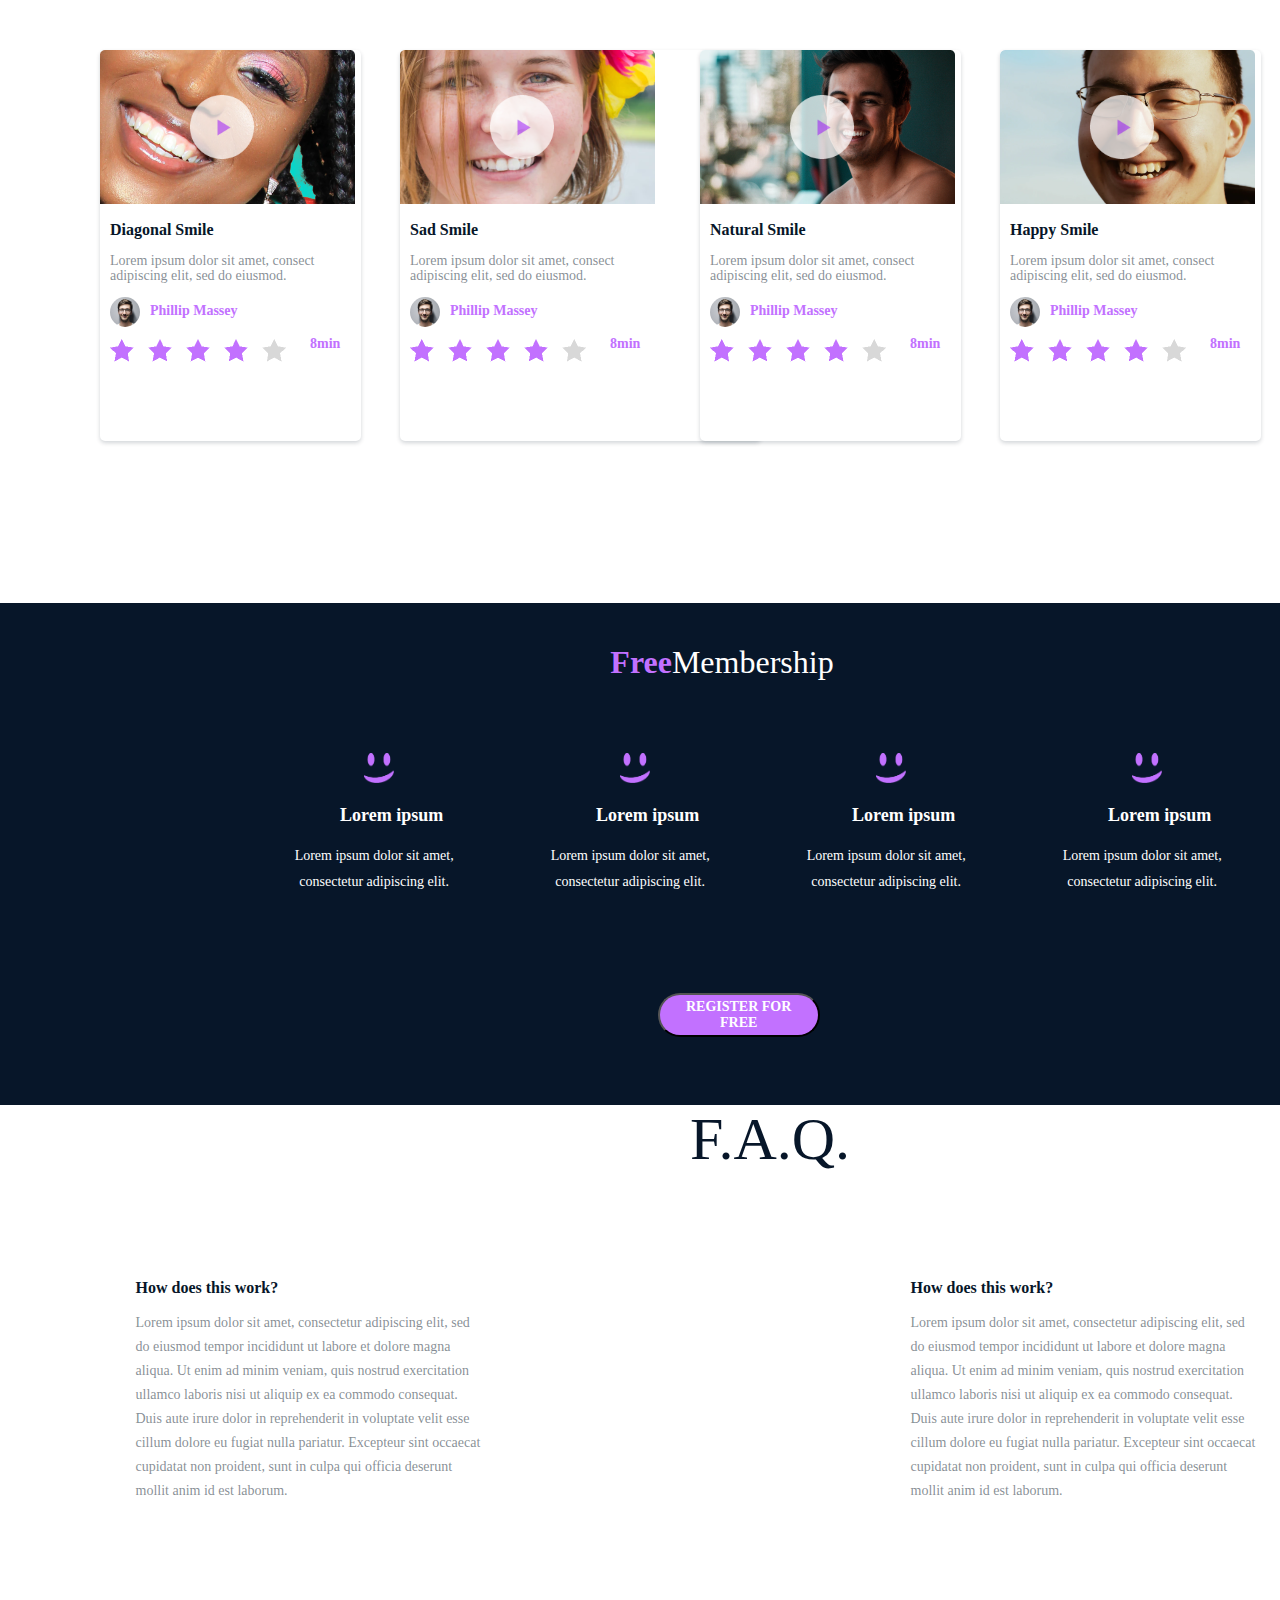
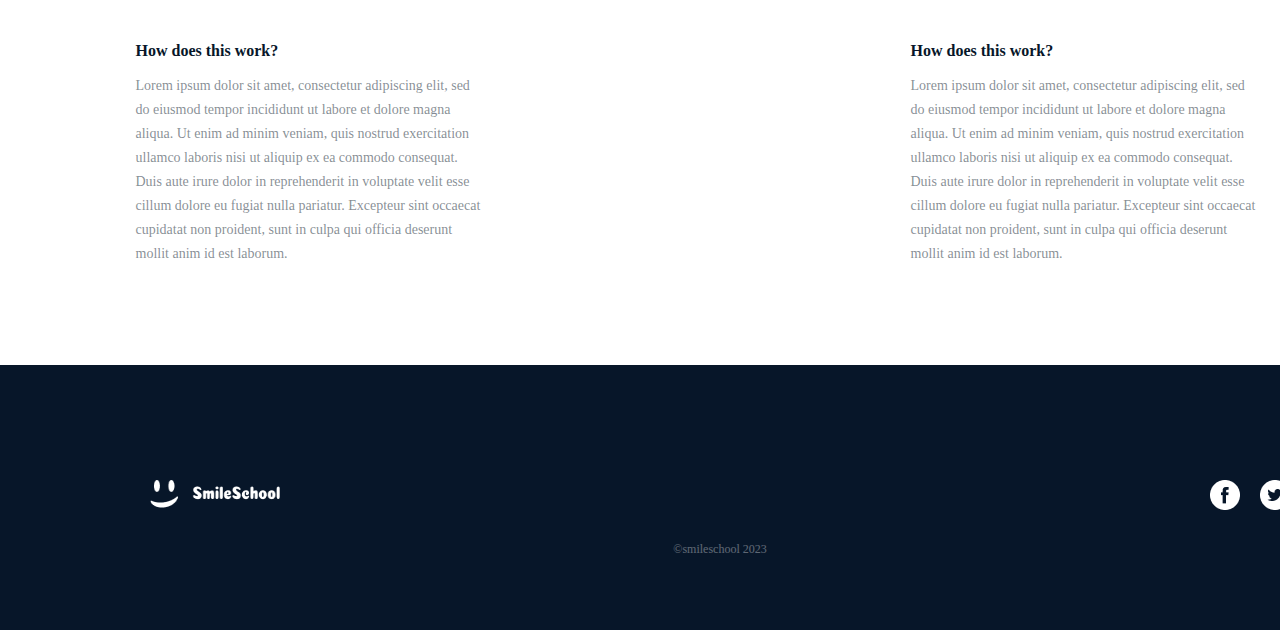
==== commit d83e41cb: "more spacing fixes" ====
--- a/css_advanced/index.html
+++ b/css_advanced/index.html
@@ -33,7 +33,7 @@
             <button class="button">REGISTER FOR FREE</button>
       </div>
             <div class="flex-container">
-                <h2 class="head2"><span>Learn</span>From The Pros</h2>
+                <h2 class="head2"><span>Learn</span> From The Pros</h2>
             </div>
             <div class="person-box">
                 <div class="person">
--- a/css_advanced/styles.css
+++ b/css_advanced/styles.css
@@ -238,9 +238,7 @@
 
 .Part2Tutorials {
     width: 1228px;
-    height: 450px;
-    top: 1572px;
-    left: 106px;
+    height: 850px;
     position: relative;
     margin-top: 5px;
 }
@@ -272,7 +270,7 @@
 }
 
 .back2 {
-    width: 261px;
+    width: 361px;
     height: 391px;
     left: 400px;
     top: 0px;
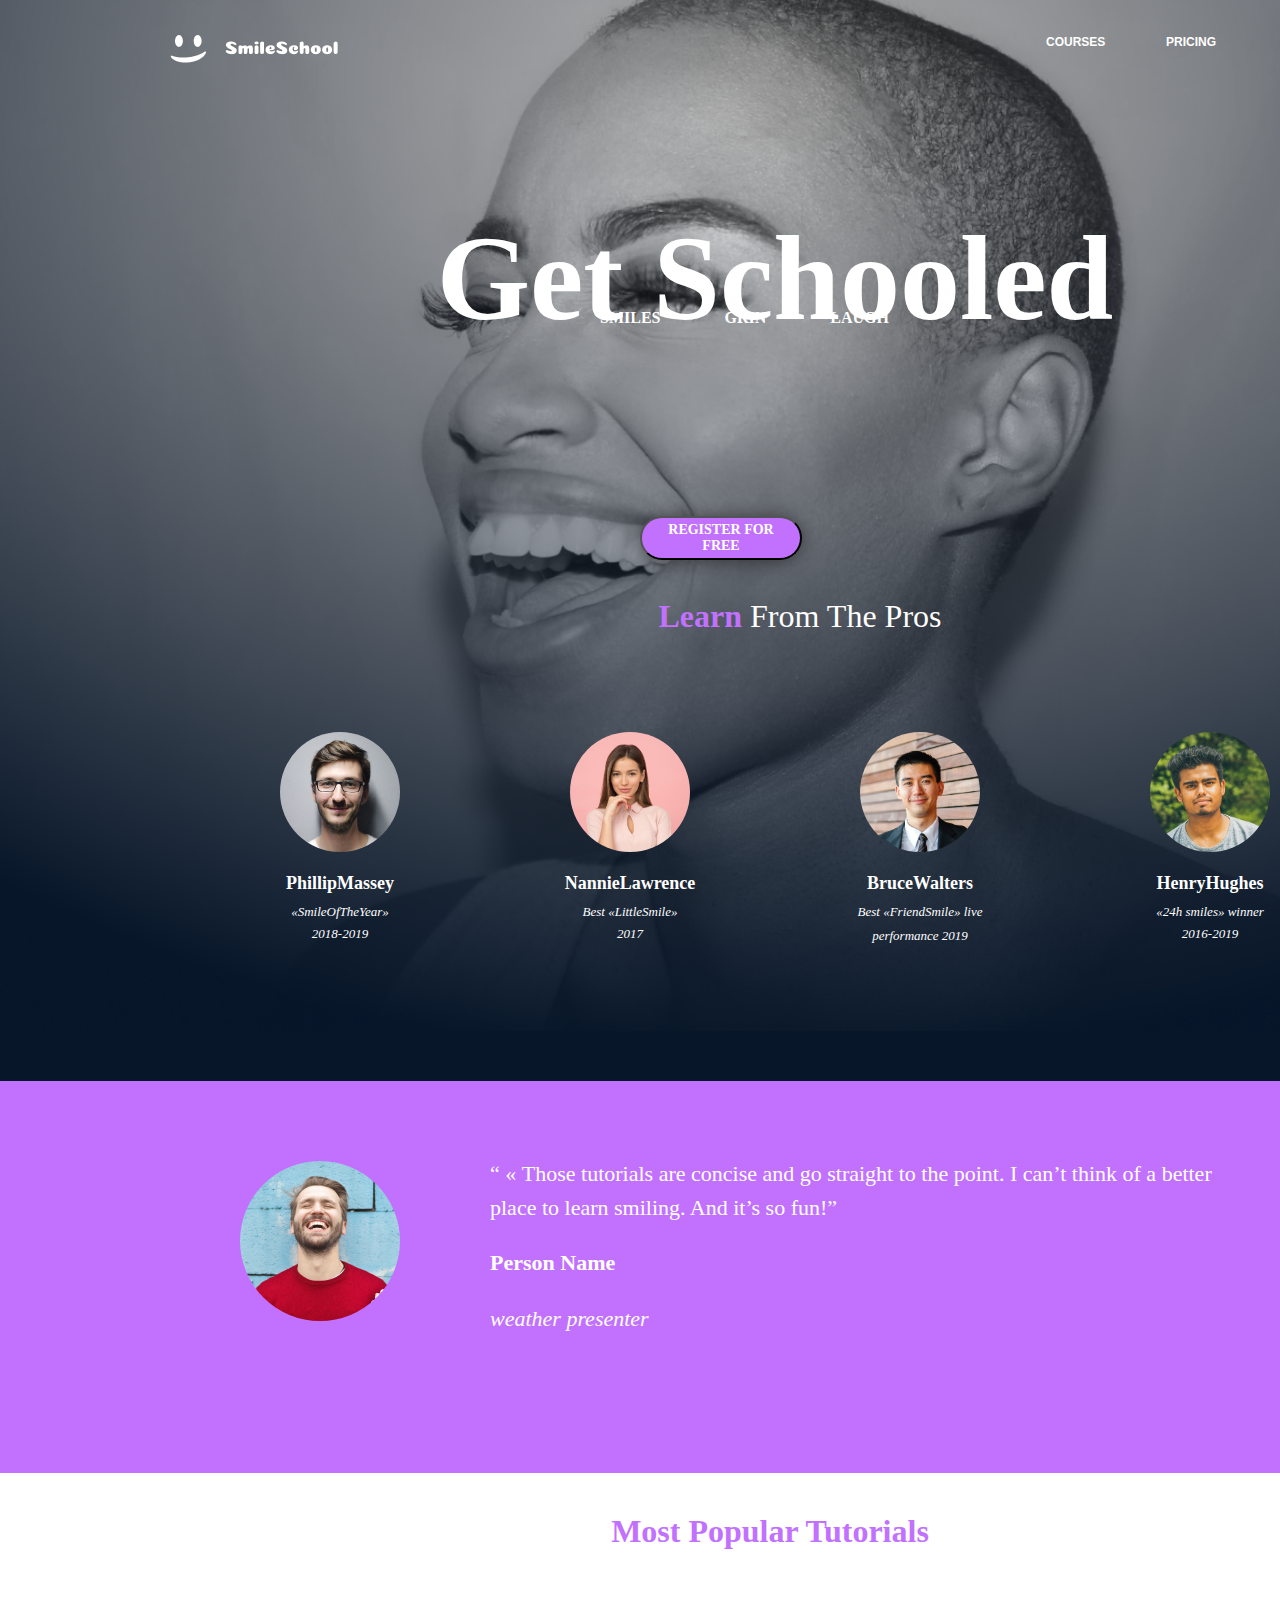
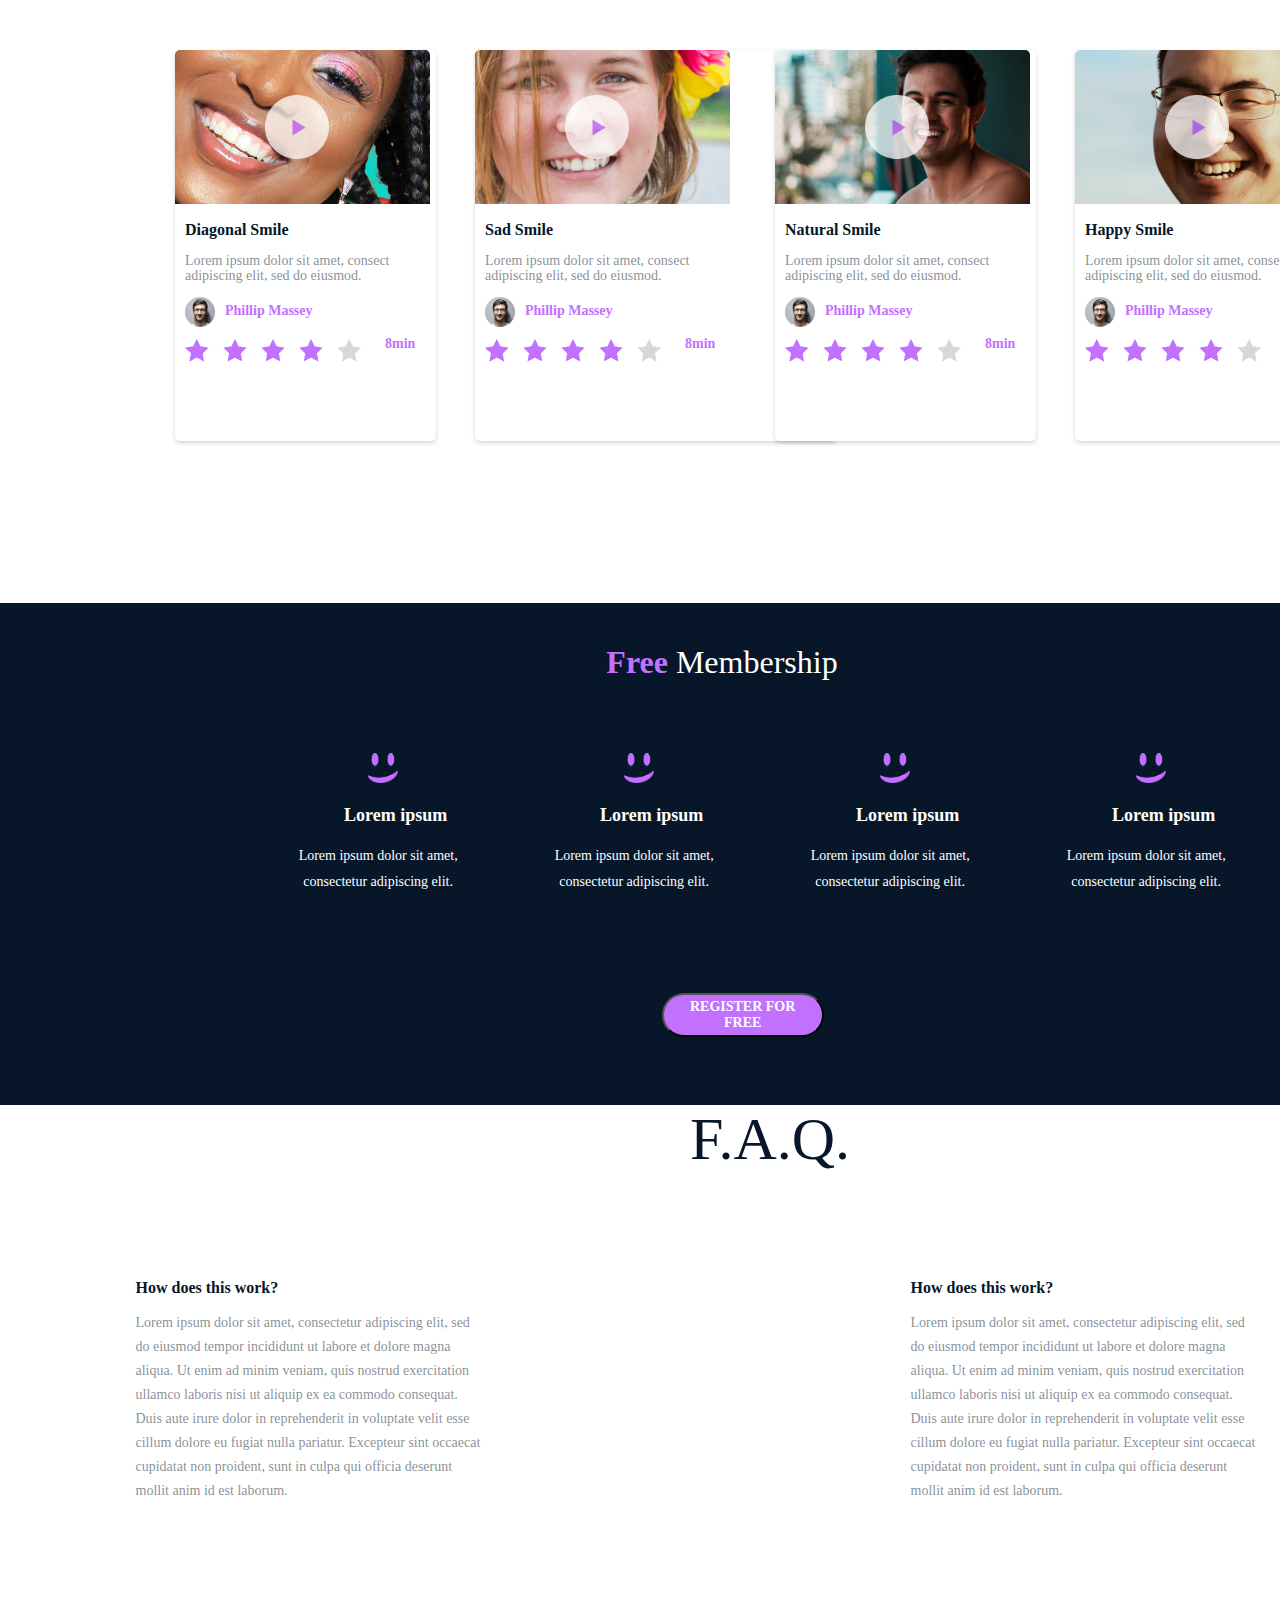
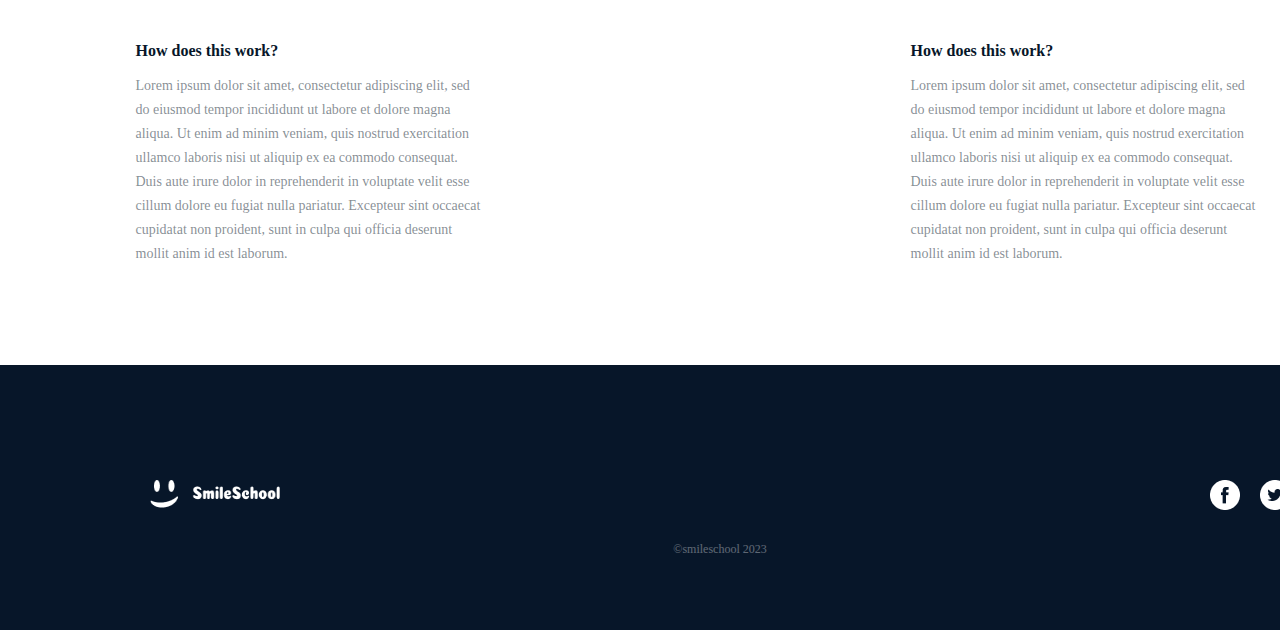
==== commit 8f1118fe: "button fix" ====
--- a/css_advanced/index.html
+++ b/css_advanced/index.html
@@ -151,7 +151,7 @@
     
 
     <section class="Membership">
-        <h1 class="member" style="left: 550px;"><span>Free</span>Membership</h1>
+        <h1 class="member" style="left: 550px;"><span>Free</span> Membership</h1>
                 <div class="details">
                     <img class="smile" src="images/smile.png" alt="image">
                     <h2 class="head3">Lorem ipsum</h2>
--- a/css_advanced/styles.css
+++ b/css_advanced/styles.css
@@ -118,6 +118,7 @@
 .flex-container {
     display: flex;
     justify-content: center;
+    align-items: center;
 }
 
 .head2 {
@@ -129,6 +130,7 @@
     justify-content: center;
     margin-top: 150px;
     margin-left: 50px;
+    text-align: center;
 }
 
 .person-box {
@@ -239,6 +241,7 @@
 .Part2Tutorials {
     width: 1228px;
     height: 850px;
+    margin: 75px;
     position: relative;
     margin-top: 5px;
 }
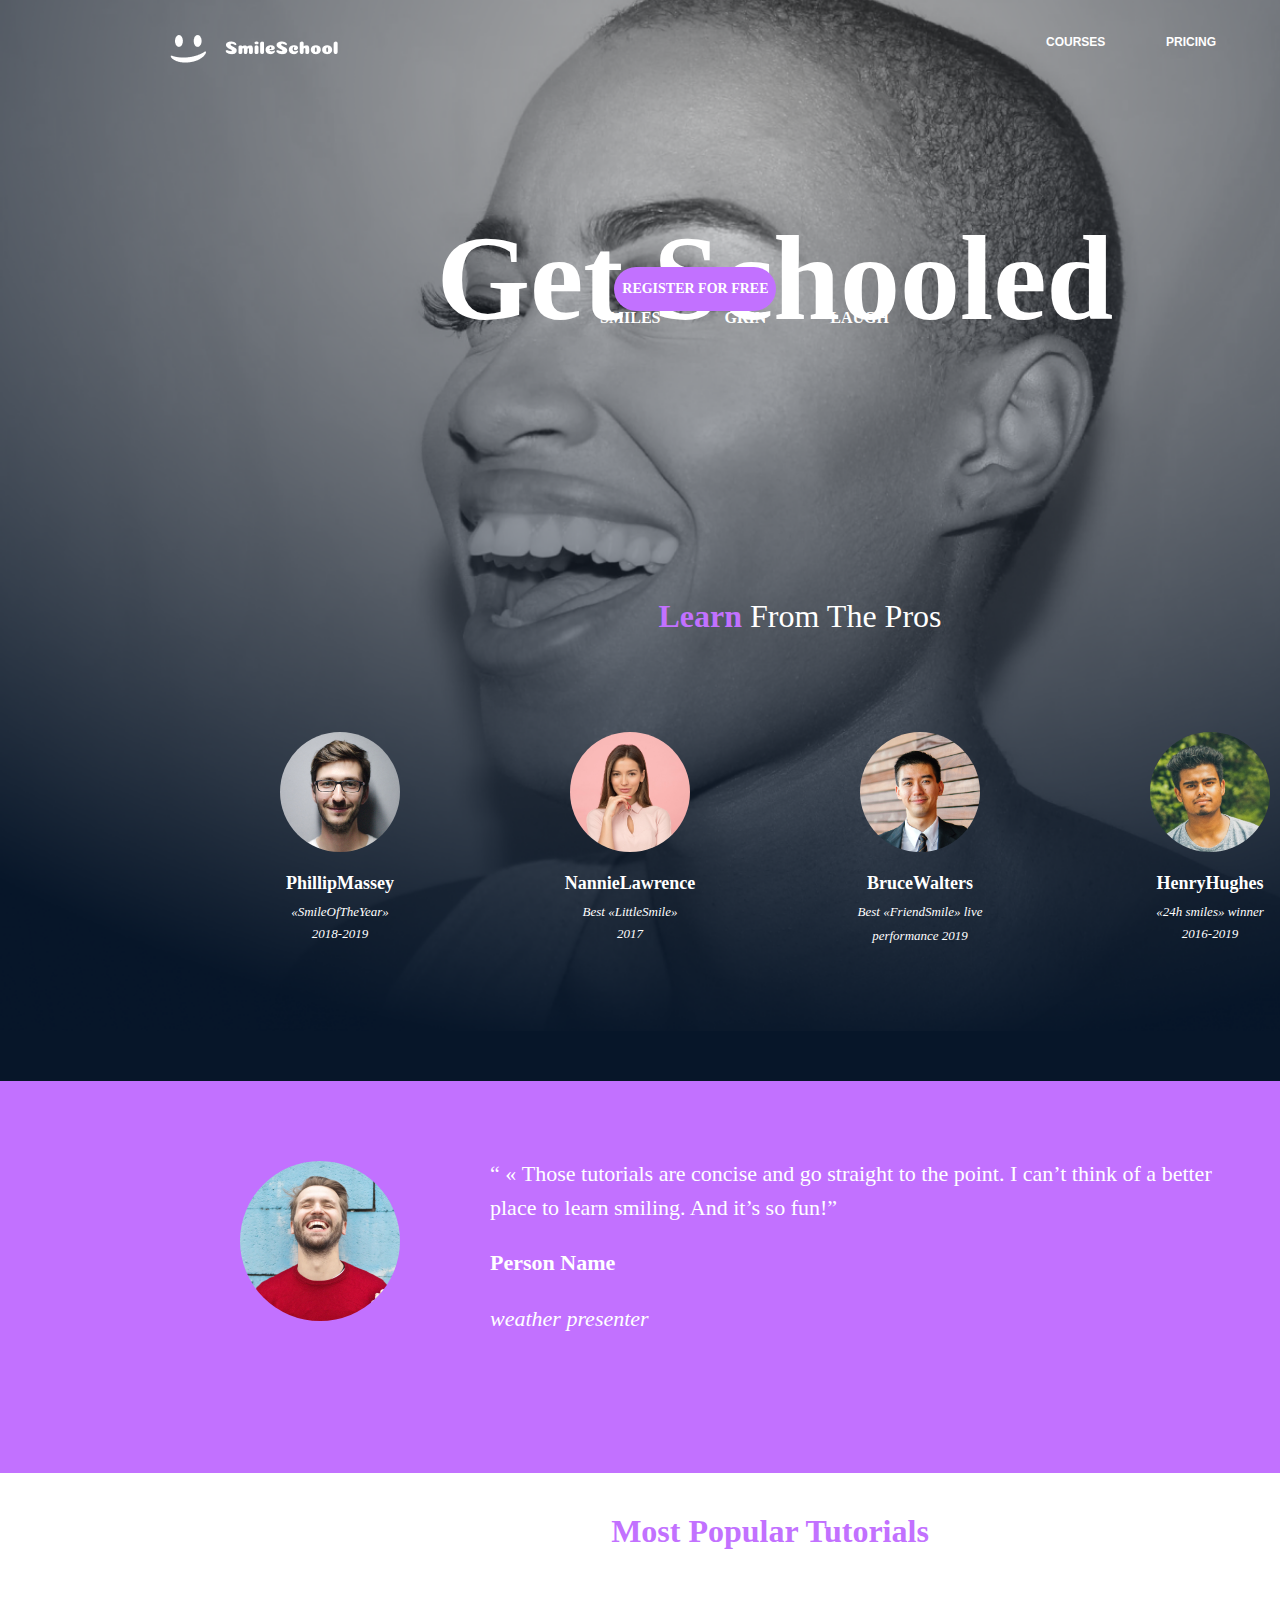
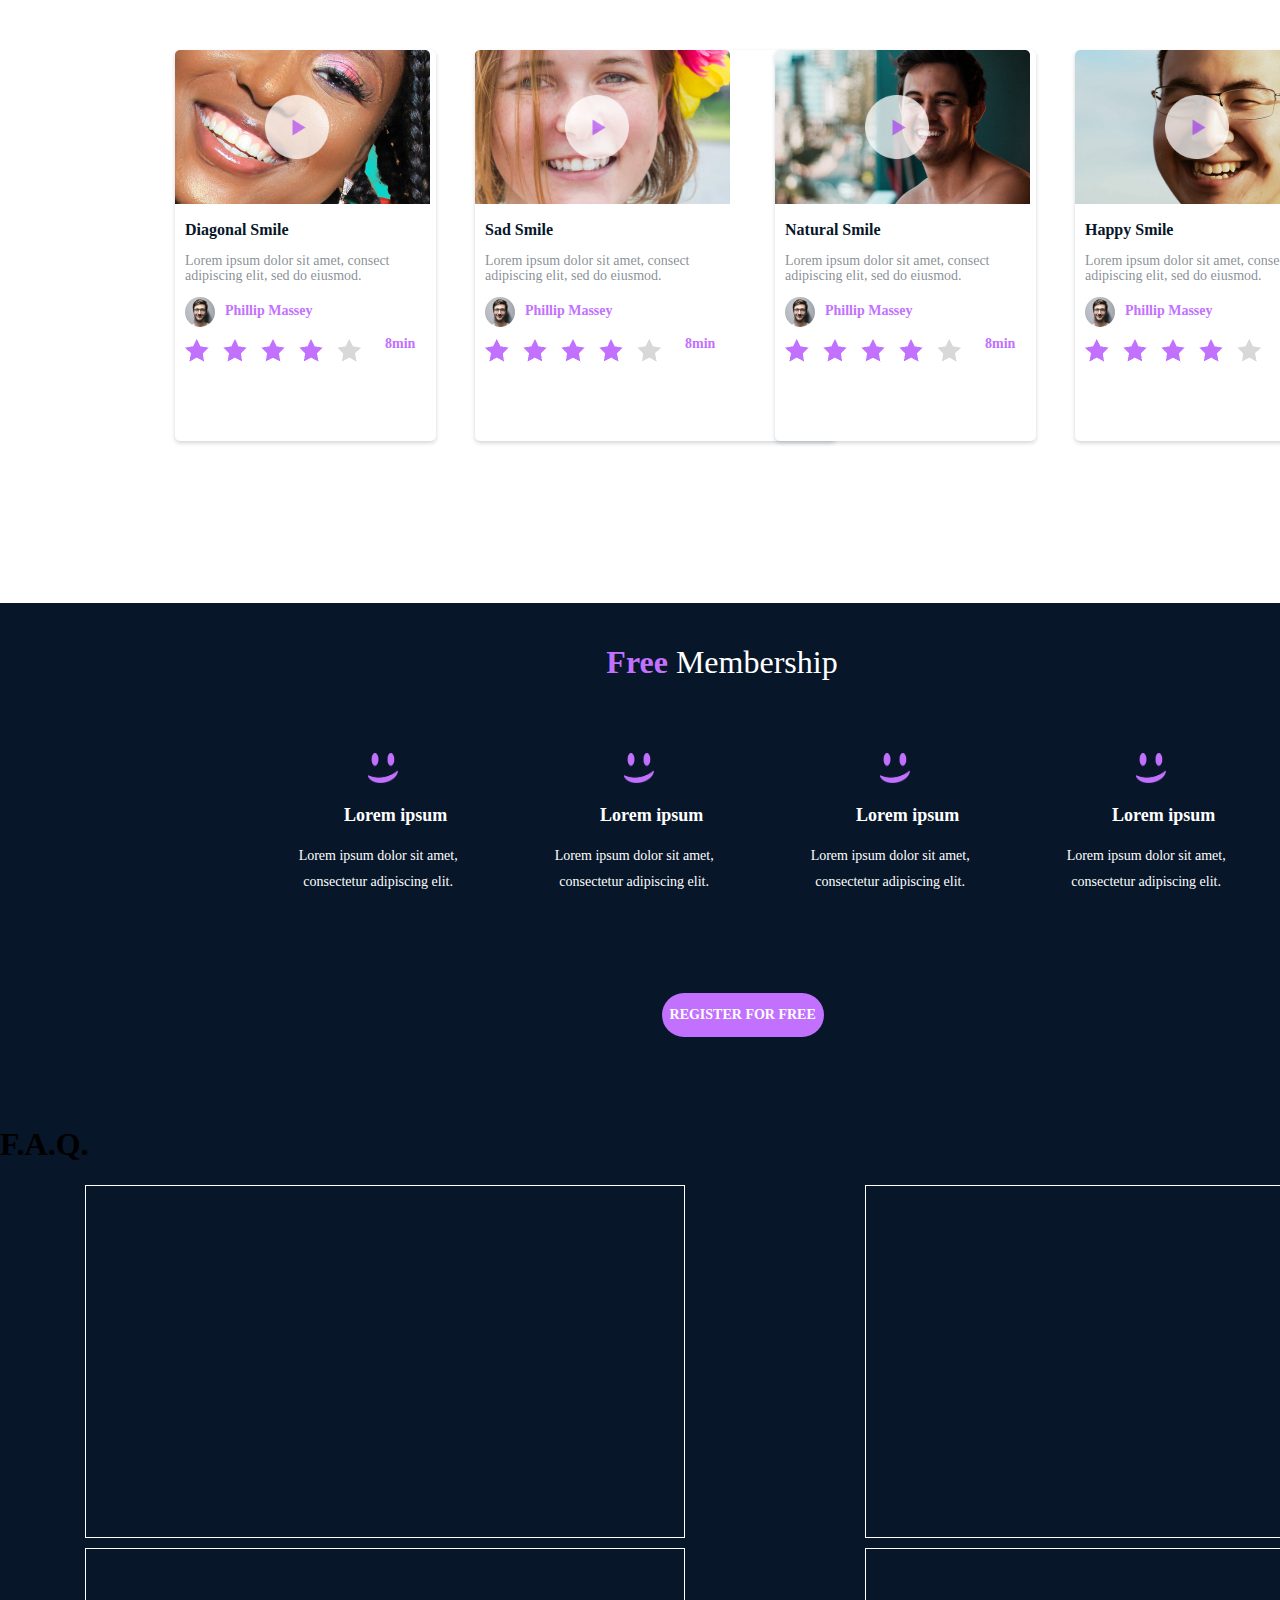
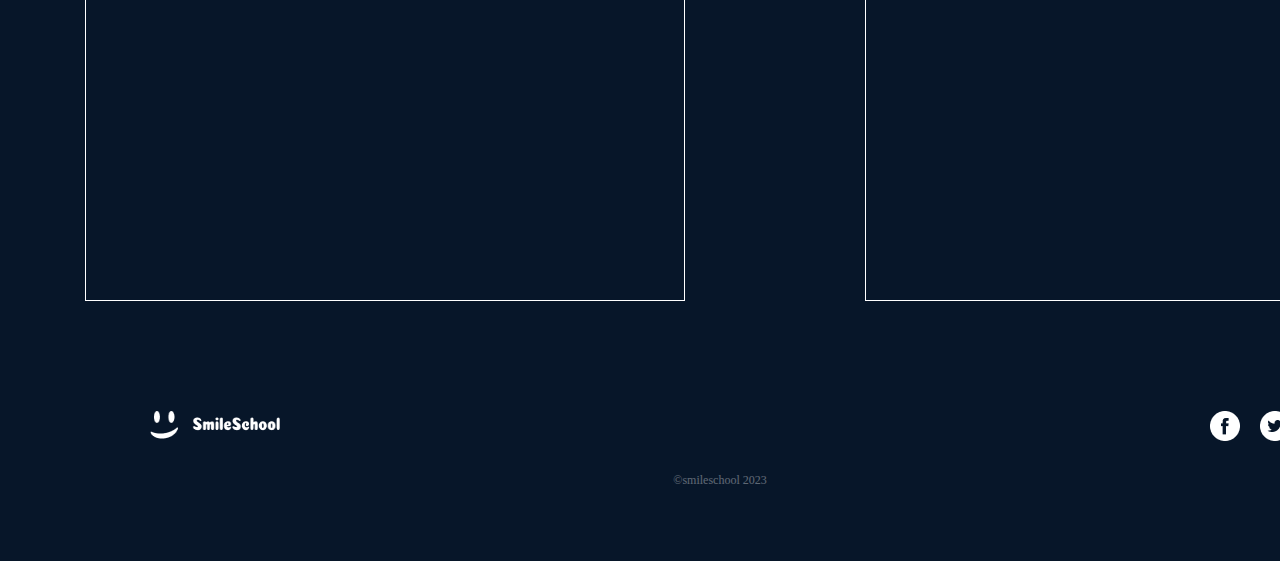
==== commit 9dea4d2c: "spacing" ====
--- a/css_advanced/index.html
+++ b/css_advanced/index.html
@@ -9,7 +9,13 @@
     <title>School Page</title>
 </head>
 <body>
+
+
+
     <!-- section for background image -->
+
+
+
     <section class="background-section">
         <header class="header">
             <div class="menu-top">
@@ -23,7 +29,15 @@
               <a href=""><div class="login">LOGIN</div></a>
             </div>
           </header>
+
+
+
+
     <!--Section for the banner-->
+
+
+
+
     <section>
       <div>
         <h1 class="titles">Get Schooled</h1> 
@@ -65,8 +79,20 @@
     <!--End section for the banner-->  
     </section>
 
-    <!--Section for the quote -->
-    <section class="quote">
+    
+
+
+
+
+
+<!--Section for the quote -->
+    
+
+
+
+
+
+<section class="quote">
         <div>
             <img class="image" src="images/photo5.png" alt="Image">
         </div>
@@ -81,7 +107,16 @@
         </div>
     </section>
     
+
+
+
+
 <!-- Video Items -->
+
+
+
+
+
 <section class="video-block">
     
     <h1 class="titlep2"> Most<span> Popular</span> Tutorials</h1>
@@ -147,6 +182,11 @@
 </section>
      <!-- Video Items End -->
 
+
+
+
+
+
 <!--  Membership Section -->
     
 
@@ -177,11 +217,18 @@
    
 <!-- End Membership Section  -->
 
+
+
+
+
+
+
+
 <!--  FAQ Section  -->
 
-<section class="FAQ1">
-    <h1 class="Faq">F.A.Q.</h1>
-            <div class="matrix">
+<section class="FAQ Section">
+    <h1 class="FAQ Title">F.A.Q.</h1>
+            <div class="columns">
                 <div>
                     <h2 class="HowDoesThisWork">How does this work?</h2>
                     <p class="LoremIpsumDolorSi">Lorem ipsum dolor sit amet, consectetur adipiscing elit, sed do eiusmod tempor incididunt ut labore et dolore magna aliqua. Ut enim ad minim veniam, quis nostrud exercitation ullamco laboris nisi ut aliquip ex ea commodo consequat. Duis aute irure dolor in reprehenderit in voluptate velit esse cillum dolore eu fugiat nulla pariatur. Excepteur sint occaecat cupidatat non proident, sunt in culpa qui officia deserunt mollit anim id est laborum.</p>
--- a/css_advanced/styles.css
+++ b/css_advanced/styles.css
@@ -93,19 +93,20 @@
     height: 44px;
     border-radius: 22px;
     background: #C271FF;
-    box-shadow: 0px 2px 20px 0px rgba(0, 0, 0, 0.50);
     /* Horizontal Positioning */
     position: absolute;
-    left: 50%; /* Centers horizontally */
+    left: 48%; /* Centers horizontally */
     transform: translateX(-50%); /* Corrects horizontal centering */
     /* Vertical Positioning */
-    top: 50%; /* Centers vertically */
-    transform: translateY(150%); /* Corrects vertical centering */
+    top: 37%; /* Centers vertically */
+    transform: translateY(-150%); /* Corrects vertical centering */
     color: white;
     font-size: 14px;
     font-family: 'Source Sans Pro';
     font-weight: 600;
     cursor: pointer;
+    box-shadow: none;
+    border: none;
 }
 
 .head2 span{
@@ -454,12 +455,14 @@
     font-family: 'Source Sans Pro';
     font-weight: 600;
     cursor: pointer;
+    box-shadow: none;
+    border: none;
 }
 
 /* FAQ Section */ 
 
 
-.FAQ1 {
+.FAQ Section {
     width: 1540px;
     height: 900px;
     background: #FFF;
@@ -468,17 +471,18 @@
     margin-bottom: 5px;
 }
 
-.Faq {
+.FaqTitle {
     text-align: center;
     color: #071629;
     font-size: 60px;
     font-family: 'Source Sans Pro';
     font-weight: 300;
     word-wrap: break-word;
-
-}
-
-.matrix {
+    padding-top: 30px;
+
+}
+
+.columns {
     display: flex;
     flex-wrap: wrap;
     justify-content: space-around;;
@@ -487,7 +491,7 @@
     text-align: center;
 }
 
-.matrix > div {
+.columns > div {
     flex: 0 1 calc(40% - 20px); /* 2 columns with a gap of 20px */
     max-width: calc(40% - 20px);
     border: 1px solid #FFFFFF; /* Add borders if desired, change color */
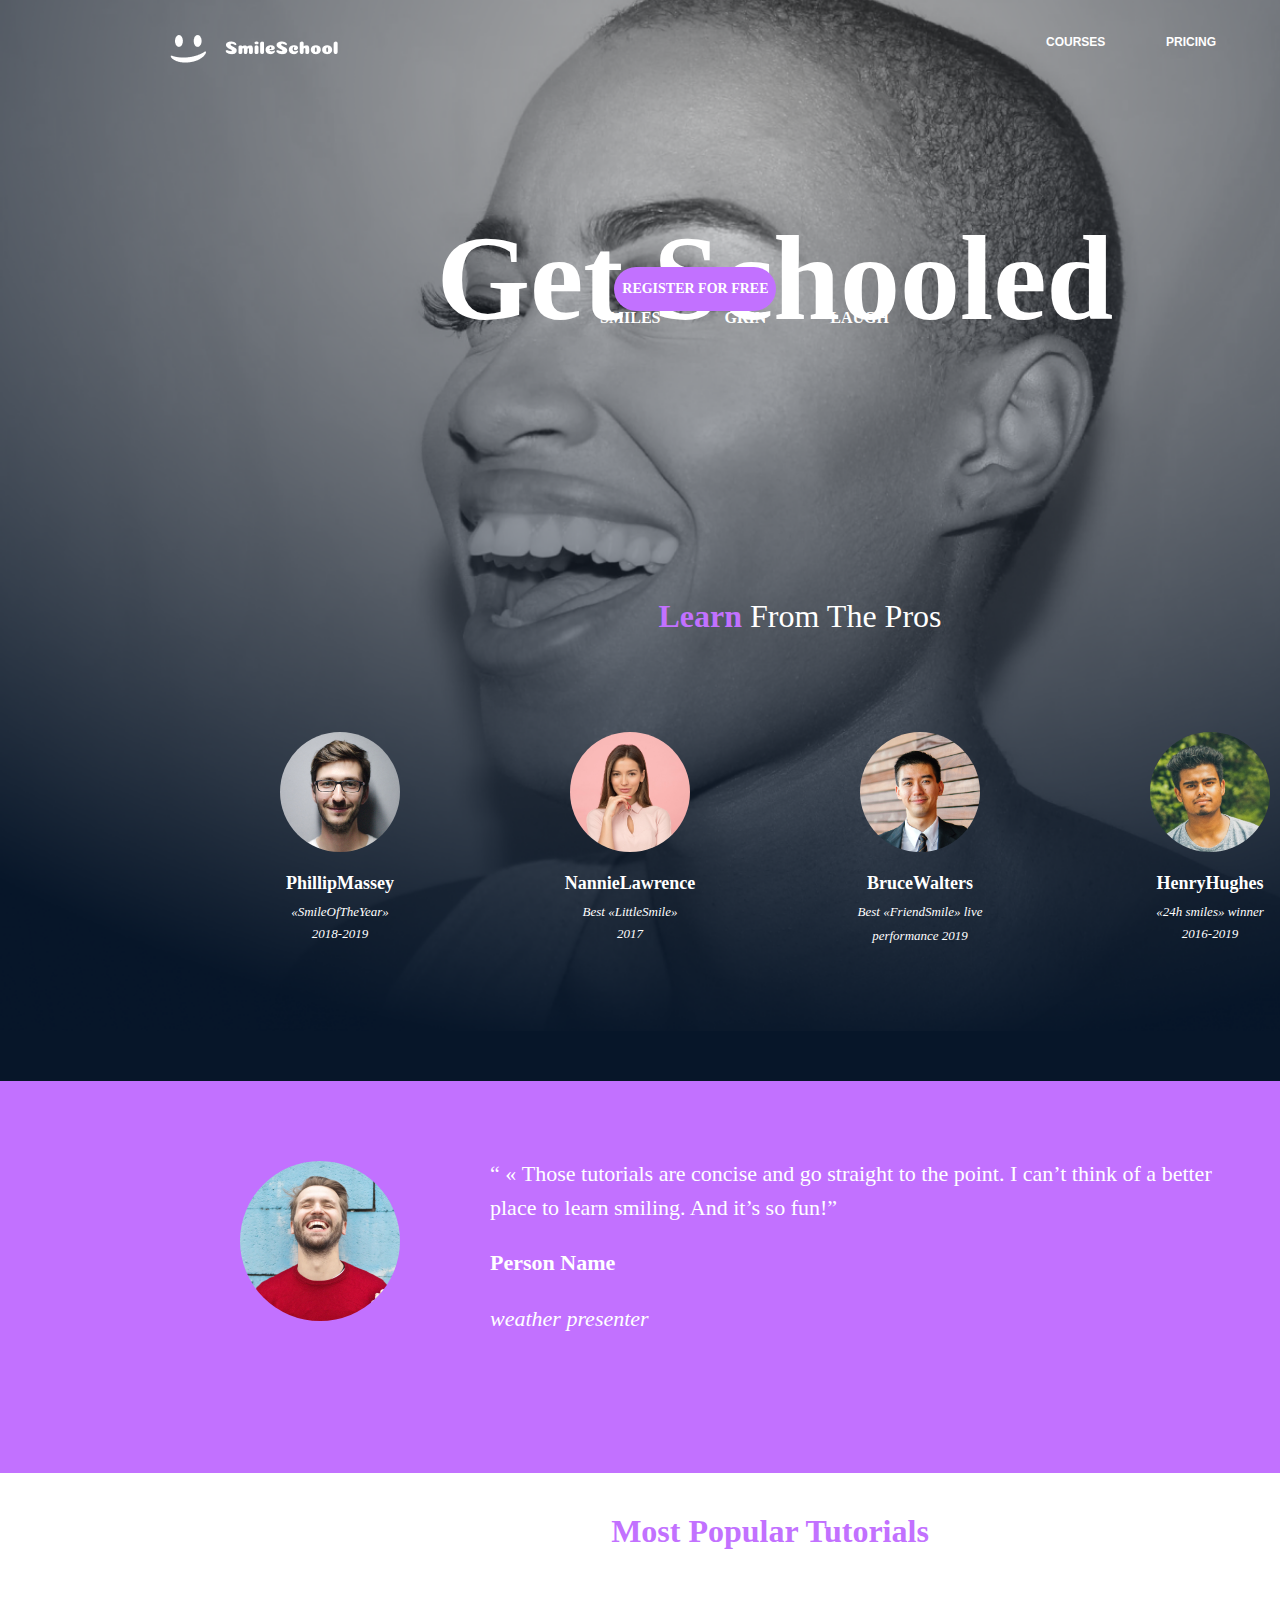
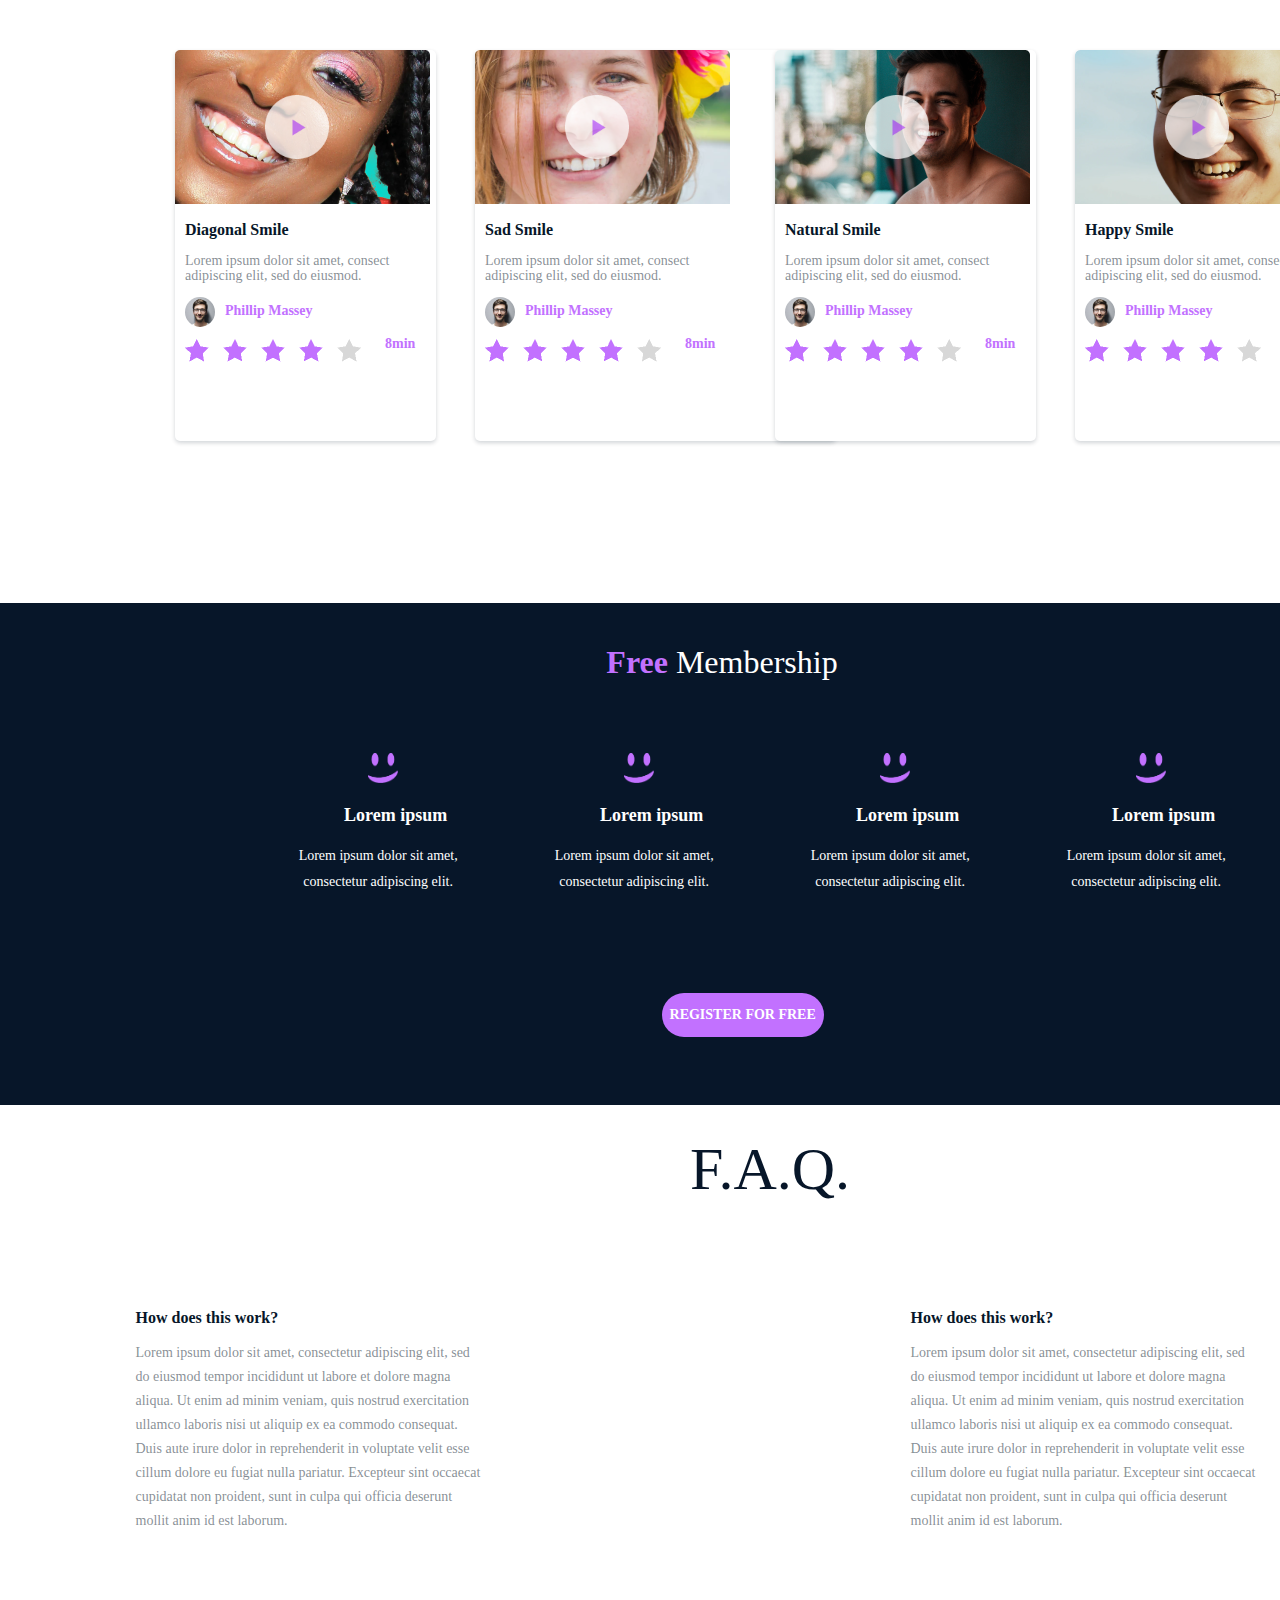
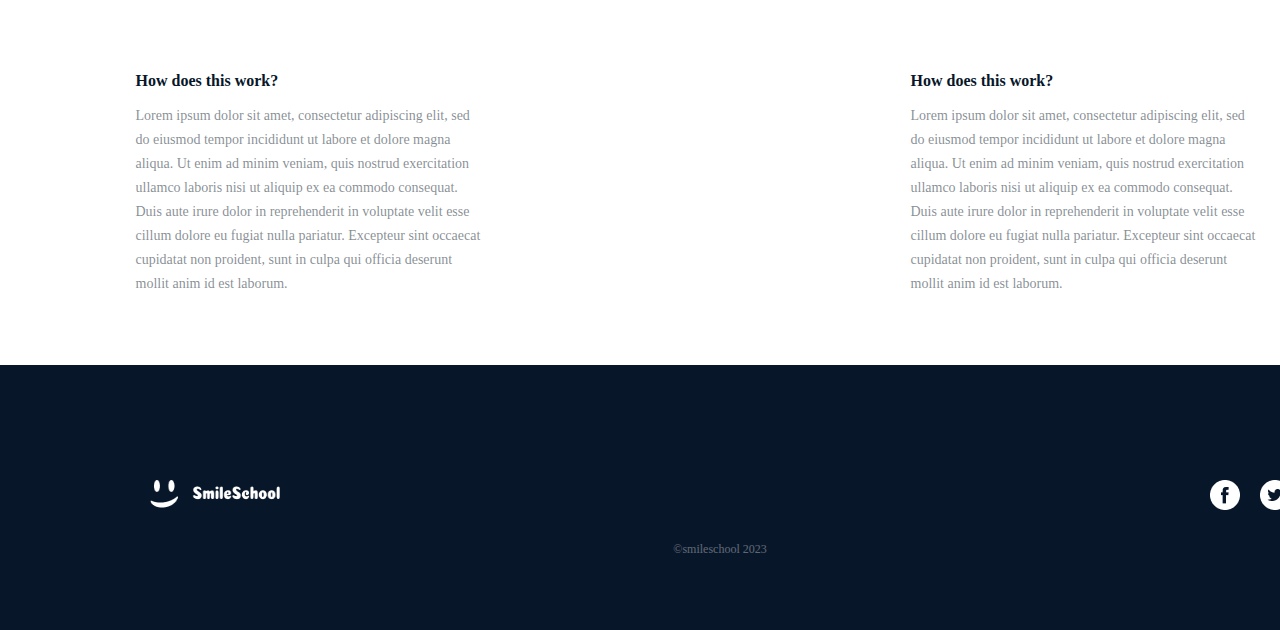
==== commit 26390436: "class renames" ====
--- a/css_advanced/index.html
+++ b/css_advanced/index.html
@@ -226,9 +226,9 @@
 
 <!--  FAQ Section  -->
 
-<section class="FAQ Section">
-    <h1 class="FAQ Title">F.A.Q.</h1>
-            <div class="columns">
+<section class="FAQ1">
+    <h1 class="Faq">F.A.Q.</h1>
+            <div class="matrix">
                 <div>
                     <h2 class="HowDoesThisWork">How does this work?</h2>
                     <p class="LoremIpsumDolorSi">Lorem ipsum dolor sit amet, consectetur adipiscing elit, sed do eiusmod tempor incididunt ut labore et dolore magna aliqua. Ut enim ad minim veniam, quis nostrud exercitation ullamco laboris nisi ut aliquip ex ea commodo consequat. Duis aute irure dolor in reprehenderit in voluptate velit esse cillum dolore eu fugiat nulla pariatur. Excepteur sint occaecat cupidatat non proident, sunt in culpa qui officia deserunt mollit anim id est laborum.</p>
--- a/css_advanced/styles.css
+++ b/css_advanced/styles.css
@@ -462,7 +462,7 @@
 /* FAQ Section */ 
 
 
-.FAQ Section {
+.FAQ1 {
     width: 1540px;
     height: 900px;
     background: #FFF;
@@ -471,7 +471,7 @@
     margin-bottom: 5px;
 }
 
-.FaqTitle {
+.Faq {
     text-align: center;
     color: #071629;
     font-size: 60px;
@@ -482,7 +482,7 @@
 
 }
 
-.columns {
+.matrix {
     display: flex;
     flex-wrap: wrap;
     justify-content: space-around;;
@@ -491,7 +491,7 @@
     text-align: center;
 }
 
-.columns > div {
+.matrix > div {
     flex: 0 1 calc(40% - 20px); /* 2 columns with a gap of 20px */
     max-width: calc(40% - 20px);
     border: 1px solid #FFFFFF; /* Add borders if desired, change color */
